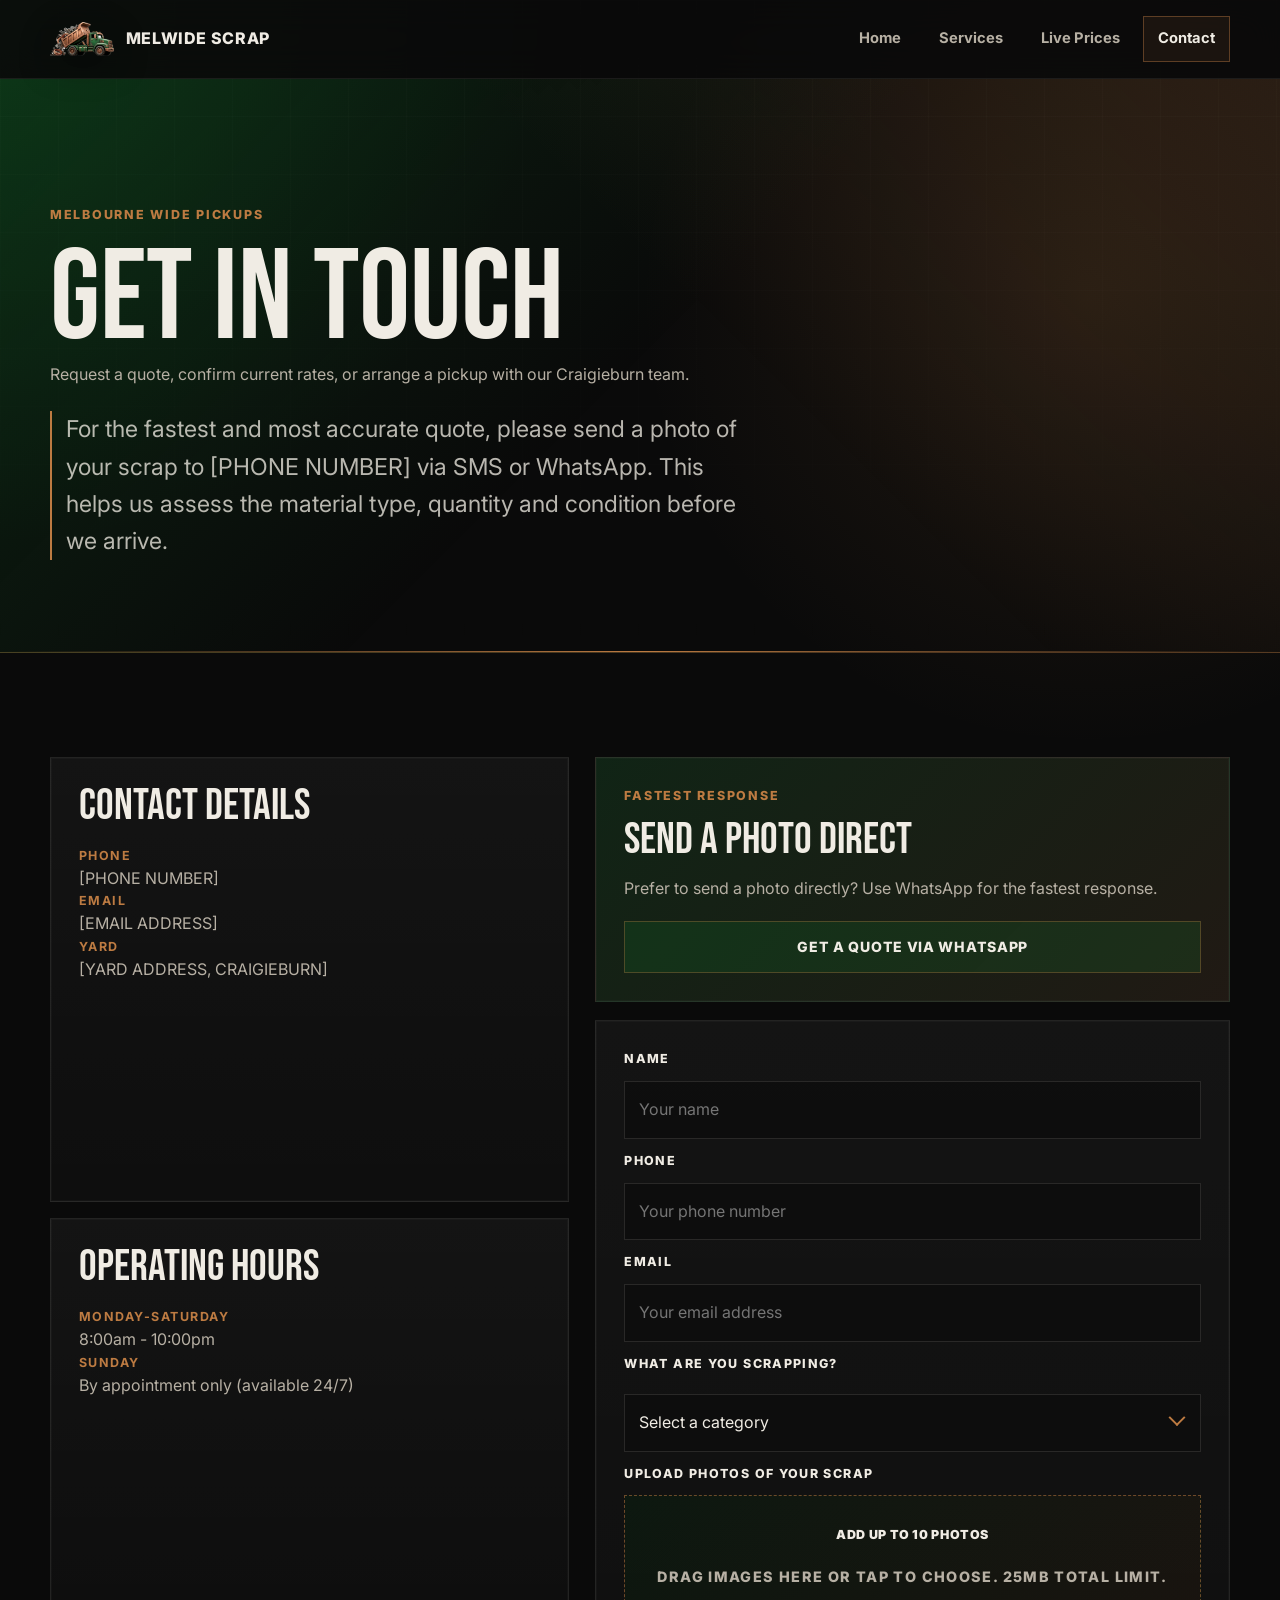
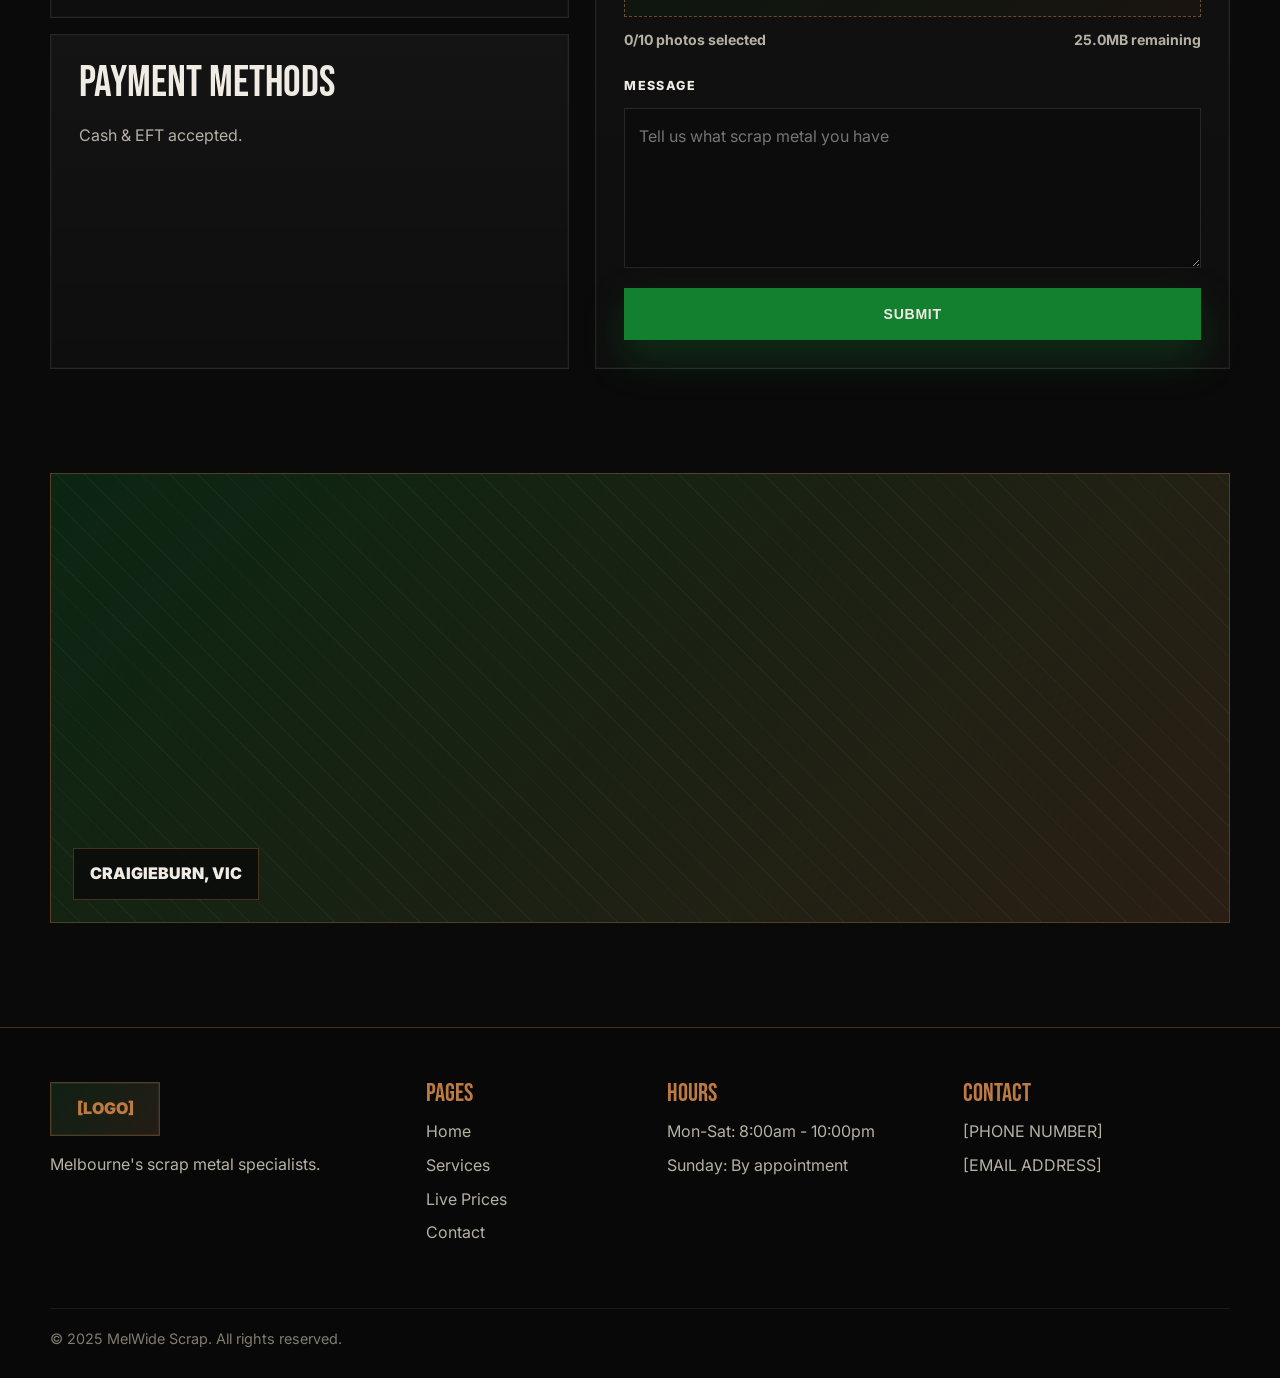
==== contact.html @ 48b90055 "Initial commit" ====
<!DOCTYPE html>
<html lang="en">
<head>
  <meta charset="UTF-8">
  <meta name="viewport" content="width=device-width, initial-scale=1.0">
  <title>Contact | MelWide Scrap</title>
  <meta name="description" content="Contact MelWide Scrap in Craigieburn for scrap metal prices, pickups, skip bins, and cleanouts across Melbourne.">
  <link rel="preconnect" href="https://fonts.googleapis.com">
  <link rel="preconnect" href="https://fonts.gstatic.com" crossorigin>
  <link href="https://fonts.googleapis.com/css2?family=Bebas+Neue&family=Inter:wght@400;500;600;700;800&display=swap" rel="stylesheet">
  <link rel="stylesheet" href="styles.css?v=20260630">
</head>
<body>
  <header class="site-header">
    <nav class="navbar" aria-label="Primary navigation">
      <a class="brand" href="index.html" aria-label="MelWide Scrap home">
        <img class="brand-logo" src="assets/melwide-truck-logo.png" alt="" width="904" height="483">
        <span class="brand-name">MelWide Scrap</span>
      </a>
      <button class="nav-toggle" type="button" aria-label="Open menu" aria-expanded="false">
        <span></span><span></span><span></span>
      </button>
      <div class="nav-links">
        <a href="index.html">Home</a>
        <a href="services.html">Services</a>
        <a href="prices.html">Live Prices</a>
        <a class="active" href="contact.html">Contact</a>
      </div>
    </nav>
  </header>

  <main>
    <section class="page-hero contact-hero">
      <div class="section-inner reveal">
        <p class="eyebrow">Melbourne wide pickups</p>
        <h1>Get in Touch</h1>
        <p>Request a quote, confirm current rates, or arrange a pickup with our Craigieburn team.</p>
        <p class="quote-disclaimer">For the fastest and most accurate quote, please send a photo of your scrap to [PHONE NUMBER] via SMS or WhatsApp. This helps us assess the material type, quantity and condition before we arrive.</p>
      </div>
    </section>

    <section class="section">
      <div class="section-inner contact-layout">
        <div class="contact-details reveal">
          <article>
            <h2>Contact details</h2>
            <p><strong>Phone</strong> [PHONE NUMBER]</p>
            <p><strong>Email</strong> [EMAIL ADDRESS]</p>
            <p><strong>Yard</strong> [YARD ADDRESS, CRAIGIEBURN]</p>
          </article>
          <article>
            <h2>Operating hours</h2>
            <p><strong>Monday-Saturday</strong> 8:00am - 10:00pm</p>
            <p><strong>Sunday</strong> By appointment only (available 24/7)</p>
          </article>
          <article>
            <h2>Payment methods</h2>
            <p>Cash &amp; EFT accepted.</p>
          </article>
        </div>

        <div class="quote-options reveal">
          <aside class="whatsapp-quote" aria-label="WhatsApp quote option">
            <p class="eyebrow">Fastest response</p>
            <h2>Send a photo direct</h2>
            <p>Prefer to send a photo directly? Use WhatsApp for the fastest response.</p>
            <a class="btn btn-secondary whatsapp-btn" href="https://wa.me/PHONE_NUMBER?text=Hi%20MelWide%20Scrap%2C%20I%27d%20like%20a%20quote%20for%20my%20scrap.%20Here%27s%20a%20photo%3A" target="_blank" rel="noopener">Get a Quote via WhatsApp</a>
          </aside>

          <form class="contact-form" action="#" method="post" enctype="multipart/form-data">
            <label for="name">Name</label>
            <input id="name" name="name" type="text" placeholder="Your name">

            <label for="phone">Phone</label>
            <input id="phone" name="phone" type="tel" placeholder="Your phone number">

            <label for="email">Email</label>
            <input id="email" name="email" type="email" placeholder="Your email address">

            <label for="scrap-category">What are you scrapping?</label>
            <div class="custom-select" data-custom-select>
              <input id="scrap-category" name="scrap-category" type="hidden" value="">
              <button class="select-trigger" type="button" aria-haspopup="listbox" aria-expanded="false">
                <span>Select a category</span>
              </button>
              <div class="select-options" role="listbox" aria-label="What are you scrapping?">
                <button type="button" role="option" data-value="non-ferrous">Non-Ferrous Metals (Copper, Brass, Aluminium, etc)</button>
                <button type="button" role="option" data-value="auto-industrial">Auto &amp; Industrial (Scrap Cars, Car Parts, Catalytic Converters, Machinery, Truck Scrap)</button>
                <button type="button" role="option" data-value="electronics-energy">Electronics &amp; Energy (E-Waste, Batteries, Solar Panels, Computers, Power Cables)</button>
                <button type="button" role="option" data-value="other">Not Sure / Other</button>
              </div>
            </div>

            <label for="scrap-photo">Upload photos of your scrap</label>
            <div class="photo-upload" data-photo-upload>
              <input id="scrap-photo" name="scrap-photos" type="file" accept="image/*" multiple>
              <label class="photo-dropzone" for="scrap-photo">
                <span>Add up to 10 photos</span>
                <small>Drag images here or tap to choose. 25MB total limit.</small>
              </label>
              <div class="photo-upload-meta" aria-live="polite">
                <span data-photo-count>0/10 photos selected</span>
                <span data-photo-size>25MB remaining</span>
              </div>
              <p class="photo-upload-error" data-photo-error></p>
              <div class="photo-list" data-photo-list></div>
            </div>

            <label for="message">Message</label>
            <textarea id="message" name="message" rows="5" placeholder="Tell us what scrap metal you have"></textarea>

            <button class="btn btn-primary" type="submit">Submit</button>
          </form>
        </div>
      </div>
    </section>

    <section class="map-section">
      <div class="section-inner reveal">
        <div class="map-shell">
          <iframe
            title="Craigieburn VIC map"
            src="https://www.google.com/maps?q=Craigieburn%20VIC%203064&output=embed"
            loading="lazy"
            referrerpolicy="no-referrer-when-downgrade"></iframe>
          <div class="map-label">Craigieburn, VIC</div>
        </div>
      </div>
    </section>
  </main>

  <footer class="site-footer">
    <div class="footer-inner">
      <div><div class="footer-logo">[LOGO]</div><p>Melbourne's scrap metal specialists.</p></div>
      <div><h3>Pages</h3><a href="index.html">Home</a><a href="services.html">Services</a><a href="prices.html">Live Prices</a><a href="contact.html">Contact</a></div>
      <div><h3>Hours</h3><p>Mon-Sat: 8:00am - 10:00pm</p><p>Sunday: By appointment</p></div>
      <div><h3>Contact</h3><p>[PHONE NUMBER]</p><p>[EMAIL ADDRESS]</p></div>
    </div>
    <div class="footer-bottom">&copy; 2025 MelWide Scrap. All rights reserved.</div>
  </footer>
  <script src="script.js"></script>
</body>
</html>
---- styles.css ----
:root {
  --green: #12802f;
  --green-bright: #1fb84a;
  --copper: #bd7b42;
  --black: #0a0a0a;
  --panel: #101211;
  --panel-soft: #151816;
  --text: #f0ece4;
  --muted: #b7b0a4;
  --line: rgba(189, 123, 66, 0.34);
  --steel: #2c302f;
  --shadow: 0 28px 80px rgba(0, 0, 0, 0.45);
}

* {
  box-sizing: border-box;
}

html {
  scroll-behavior: smooth;
}

body {
  margin: 0;
  background:
    radial-gradient(circle at top left, rgba(18, 128, 47, 0.22), transparent 34rem),
    radial-gradient(circle at 85% 10%, rgba(189, 123, 66, 0.13), transparent 28rem),
    var(--black);
  color: var(--text);
  font-family: "Inter", system-ui, -apple-system, BlinkMacSystemFont, "Segoe UI", sans-serif;
  line-height: 1.6;
  overflow-x: hidden;
}

body::before {
  content: "";
  position: fixed;
  inset: 0;
  pointer-events: none;
  z-index: -1;
  background-image:
    linear-gradient(rgba(240, 236, 228, 0.025) 1px, transparent 1px),
    linear-gradient(90deg, rgba(240, 236, 228, 0.025) 1px, transparent 1px);
  background-size: 58px 58px;
  mask-image: linear-gradient(to bottom, rgba(0, 0, 0, 0.9), transparent 78%);
}

a {
  color: inherit;
  text-decoration: none;
}

img,
iframe {
  max-width: 100%;
}

h1,
h2,
h3 {
  margin: 0;
  font-family: "Bebas Neue", "Barlow Condensed", Impact, sans-serif;
  font-weight: 400;
  line-height: 0.96;
  letter-spacing: 0;
  text-transform: uppercase;
}

p {
  margin: 0;
  color: var(--muted);
}

.site-header {
  position: sticky;
  top: 0;
  z-index: 50;
  border-bottom: 1px solid rgba(240, 236, 228, 0.08);
  background: rgba(10, 10, 10, 0.82);
  backdrop-filter: blur(18px);
}

.navbar {
  width: min(1180px, calc(100% - 32px));
  margin: 0 auto;
  min-height: 78px;
  display: flex;
  align-items: center;
  justify-content: space-between;
  gap: 24px;
}

.brand {
  display: inline-flex;
  align-items: center;
  gap: 12px;
  font-weight: 800;
  text-transform: uppercase;
}

.brand-logo {
  width: auto;
  height: 34px;
  object-fit: contain;
  filter: drop-shadow(0 8px 18px rgba(0, 0, 0, 0.44));
}

.brand-mark,
.footer-logo,
.large-logo {
  border: 1px solid var(--line);
  background:
    linear-gradient(135deg, rgba(18, 128, 47, 0.14), rgba(189, 123, 66, 0.12)),
    rgba(16, 18, 17, 0.88);
  color: var(--text);
  box-shadow: inset 0 0 0 1px rgba(240, 236, 228, 0.06);
}

.brand-mark {
  display: grid;
  place-items: center;
  min-width: 76px;
  height: 42px;
  padding: 0 12px;
  font-size: 0.78rem;
  color: var(--copper);
}

.brand-name {
  letter-spacing: 0.04em;
}

.nav-links {
  display: flex;
  align-items: center;
  gap: 8px;
}

.nav-links a {
  padding: 10px 14px;
  color: var(--muted);
  font-weight: 700;
  font-size: 0.92rem;
  border: 1px solid transparent;
  transition: color 180ms ease, border-color 180ms ease, background 180ms ease;
}

.nav-links a:hover,
.nav-links a.active {
  color: var(--text);
  border-color: rgba(189, 123, 66, 0.42);
  background: rgba(189, 123, 66, 0.09);
}

.nav-toggle {
  display: none;
  width: 44px;
  height: 44px;
  border: 1px solid var(--line);
  background: rgba(16, 18, 17, 0.88);
  padding: 10px;
  cursor: pointer;
}

.nav-toggle span {
  display: block;
  height: 2px;
  margin: 5px 0;
  background: var(--text);
  transition: transform 180ms ease, opacity 180ms ease;
}

.nav-toggle.open span:nth-child(1) {
  transform: translateY(7px) rotate(45deg);
}

.nav-toggle.open span:nth-child(2) {
  opacity: 0;
}

.nav-toggle.open span:nth-child(3) {
  transform: translateY(-7px) rotate(-45deg);
}

.hero,
.page-hero {
  position: relative;
  overflow: hidden;
  border-bottom: 1px solid var(--line);
}

.hero {
  min-height: calc(100vh - 78px);
  display: grid;
  align-items: center;
}

.hero::after,
.page-hero::after {
  content: "";
  position: absolute;
  inset: auto 0 0 0;
  height: 1px;
  background: linear-gradient(90deg, transparent, var(--copper), transparent);
}

.hero-grid,
.section-inner,
.footer-inner {
  width: min(1180px, calc(100% - 32px));
  margin: 0 auto;
}

.hero-grid {
  display: grid;
  grid-template-columns: minmax(0, 1.08fr) minmax(320px, 0.92fr);
  align-items: center;
  gap: 54px;
  padding: 76px 0 84px;
}

.large-logo {
  display: inline-grid;
  place-items: center;
  min-width: 190px;
  min-height: 86px;
  margin-bottom: 30px;
  color: var(--copper);
  font-weight: 800;
  letter-spacing: 0.08em;
}

.eyebrow {
  margin-bottom: 14px;
  color: var(--copper);
  font-size: 0.78rem;
  font-weight: 800;
  letter-spacing: 0.14em;
  text-transform: uppercase;
}

.hero h1,
.page-hero h1 {
  max-width: 850px;
  font-size: clamp(4.4rem, 10vw, 9.4rem);
}

.hero-subtitle,
.page-hero p:last-child {
  max-width: 690px;
  margin-top: 24px;
  font-size: clamp(1.08rem, 2vw, 1.45rem);
}

.hero-actions {
  display: flex;
  flex-wrap: wrap;
  gap: 14px;
  margin-top: 34px;
}

.quote-disclaimer {
  max-width: 760px;
  margin-top: 16px;
  padding-left: 14px;
  border-left: 2px solid var(--copper);
  color: rgba(240, 236, 228, 0.76);
  font-size: 0.92rem;
}

.btn {
  display: inline-flex;
  align-items: center;
  justify-content: center;
  min-height: 52px;
  padding: 0 22px;
  border: 1px solid transparent;
  font-weight: 800;
  text-transform: uppercase;
  font-size: 0.88rem;
  letter-spacing: 0.05em;
  cursor: pointer;
  transition: transform 180ms ease, box-shadow 180ms ease, border-color 180ms ease, background 180ms ease;
}

.btn:hover {
  transform: translateY(-2px);
}

.btn-primary {
  background: var(--green);
  color: var(--text);
  box-shadow: 0 18px 42px rgba(18, 128, 47, 0.28);
}

.btn-primary:hover {
  background: var(--green-bright);
  box-shadow: 0 18px 48px rgba(18, 128, 47, 0.42);
}

.btn-secondary {
  border-color: var(--line);
  background: rgba(189, 123, 66, 0.09);
  color: var(--text);
}

.btn-secondary:hover {
  border-color: var(--copper);
  box-shadow: 0 18px 44px rgba(189, 123, 66, 0.2);
}

.hero-art {
  min-height: 520px;
  display: grid;
  place-items: center;
}

.hero-logo {
  width: min(124%, 720px);
  max-width: none;
  height: auto;
  object-fit: contain;
  filter: drop-shadow(0 30px 58px rgba(0, 0, 0, 0.58));
  transform: translate(-42px, -34px);
}

.metal-frame {
  position: relative;
  width: min(100%, 480px);
  aspect-ratio: 1;
  border: 1px solid rgba(240, 236, 228, 0.09);
  background:
    linear-gradient(135deg, rgba(240, 236, 228, 0.08), transparent 36%),
    linear-gradient(45deg, rgba(18, 128, 47, 0.2), rgba(189, 123, 66, 0.12)),
    #111413;
  box-shadow: var(--shadow), inset 0 0 0 1px rgba(255, 255, 255, 0.04);
  transform: rotate(-4deg);
}

.metal-frame::before {
  content: "";
  position: absolute;
  inset: 28px;
  border: 1px solid var(--line);
  background-image:
    repeating-linear-gradient(135deg, rgba(240, 236, 228, 0.05) 0 1px, transparent 1px 15px);
}

.copper-ring {
  position: absolute;
  inset: 18%;
  border: 22px solid rgba(189, 123, 66, 0.72);
  box-shadow: 0 0 80px rgba(189, 123, 66, 0.18), inset 0 0 38px rgba(0, 0, 0, 0.55);
}

.green-core {
  position: absolute;
  inset: 34%;
  background: linear-gradient(145deg, var(--green), #0e4c22);
  box-shadow: 0 0 62px rgba(18, 128, 47, 0.48);
}

.steel-plate {
  position: absolute;
  width: 42%;
  height: 16%;
  background: linear-gradient(90deg, #363c39, #171a19);
  border: 1px solid rgba(240, 236, 228, 0.12);
}

.plate-one {
  left: -8%;
  top: 22%;
}

.plate-two {
  right: -8%;
  bottom: 22%;
}

.scroll-cue {
  position: absolute;
  left: 50%;
  bottom: 24px;
  width: 1px;
  height: 42px;
  background: linear-gradient(var(--copper), transparent);
}

.metal-ticker {
  overflow: hidden;
  border-bottom: 1px solid var(--line);
  background: linear-gradient(90deg, rgba(18, 128, 47, 0.2), rgba(189, 123, 66, 0.13));
}

.ticker-track {
  display: flex;
  width: max-content;
  animation: ticker 32s linear infinite;
}

.ticker-track span {
  padding: 18px 22px;
  color: var(--text);
  font-family: "Bebas Neue", sans-serif;
  font-size: 1.45rem;
  text-transform: uppercase;
  white-space: nowrap;
}

.ticker-track span::after {
  content: " /";
  color: var(--copper);
  padding-left: 20px;
}

@keyframes ticker {
  to {
    transform: translateX(-50%);
  }
}

.section {
  padding: 104px 0;
}

.section-contrast {
  background: linear-gradient(180deg, rgba(255, 255, 255, 0.025), rgba(255, 255, 255, 0));
  border-block: 1px solid rgba(189, 123, 66, 0.18);
}

.section-heading {
  max-width: 780px;
  margin-bottom: 42px;
}

.section-heading h2,
.split-heading h2,
.cta-band h2,
.service-category h2,
.info-panel h2,
.contact-details h2 {
  font-size: clamp(2.7rem, 5vw, 5rem);
}

.split-heading {
  display: flex;
  align-items: end;
  justify-content: space-between;
  gap: 28px;
  margin-bottom: 42px;
}

.text-link {
  color: var(--copper);
  font-weight: 800;
  text-transform: uppercase;
  border-bottom: 1px solid currentColor;
}

.feature-grid,
.metal-grid,
.steps-grid,
.price-grid,
.service-info-grid {
  display: grid;
  gap: 18px;
}

.feature-grid {
  grid-template-columns: repeat(4, 1fr);
}

.feature-card,
.metal-card,
.step-card,
.info-panel,
.price-card,
.contact-form,
.contact-details article {
  border: 1px solid rgba(240, 236, 228, 0.09);
  background: linear-gradient(180deg, rgba(255, 255, 255, 0.045), rgba(255, 255, 255, 0.018));
  box-shadow: inset 0 0 0 1px rgba(255, 255, 255, 0.025);
  transition: transform 180ms ease, border-color 180ms ease, box-shadow 180ms ease;
}

.feature-card:hover,
.metal-card:hover,
.step-card:hover,
.info-panel:hover,
.price-card:hover {
  transform: translateY(-4px);
  border-color: rgba(189, 123, 66, 0.6);
  box-shadow: 0 24px 58px rgba(189, 123, 66, 0.12);
}

.feature-card {
  min-height: 280px;
  padding: 26px;
}

.icon {
  width: 62px;
  height: 62px;
  margin-bottom: 34px;
  border: 1px solid var(--line);
  background: rgba(189, 123, 66, 0.1);
  position: relative;
}

.icon::before,
.icon::after {
  content: "";
  position: absolute;
  background: var(--copper);
}

.pickup-icon::before {
  width: 34px;
  height: 18px;
  left: 12px;
  top: 19px;
  border: 2px solid var(--green-bright);
  background: transparent;
}

.pickup-icon::after {
  width: 42px;
  height: 4px;
  left: 10px;
  bottom: 14px;
}

.pricing-icon::before {
  width: 34px;
  height: 34px;
  left: 14px;
  top: 14px;
  border-radius: 50%;
}

.pricing-icon::after {
  width: 22px;
  height: 3px;
  left: 20px;
  top: 30px;
  background: var(--black);
}

.service-icon::before {
  width: 36px;
  height: 36px;
  left: 13px;
  top: 13px;
  clip-path: polygon(50% 0, 61% 35%, 100% 35%, 68% 56%, 79% 100%, 50% 73%, 21% 100%, 32% 56%, 0 35%, 39% 35%);
}

.experience-icon::before {
  width: 40px;
  height: 8px;
  left: 11px;
  top: 18px;
}

.experience-icon::after {
  width: 28px;
  height: 28px;
  left: 17px;
  bottom: 11px;
  background: transparent;
  border: 3px solid var(--green-bright);
}

.feature-card h3,
.metal-card h3,
.step-card h3 {
  margin-bottom: 12px;
  font-size: 2.15rem;
}

.metal-grid {
  grid-template-columns: repeat(3, 1fr);
}

.metal-card {
  min-height: 225px;
  padding: 24px;
}

.metal-symbol {
  display: grid;
  place-items: center;
  width: 62px;
  height: 62px;
  margin-bottom: 32px;
  border: 1px solid var(--line);
  color: var(--copper);
  font-weight: 900;
  background: rgba(10, 10, 10, 0.42);
}

.cta-band {
  padding: 86px 0;
  background:
    linear-gradient(90deg, rgba(18, 128, 47, 0.32), rgba(189, 123, 66, 0.18)),
    #0d0f0e;
  border-block: 1px solid var(--line);
}

.cta-inner {
  display: flex;
  align-items: center;
  justify-content: space-between;
  gap: 28px;
}

.cta-inner p {
  color: rgba(240, 236, 228, 0.82);
}

.page-hero {
  padding: 126px 0 92px;
  background:
    linear-gradient(135deg, rgba(18, 128, 47, 0.22), transparent 50%),
    linear-gradient(225deg, rgba(189, 123, 66, 0.14), transparent 44%);
}

.service-category {
  display: grid;
  grid-template-columns: 0.38fr 0.62fr;
  gap: 36px;
  padding: 34px 0;
  border-top: 1px solid var(--line);
}

.service-category:last-child {
  border-bottom: 1px solid var(--line);
}

.chip-list {
  display: flex;
  flex-wrap: wrap;
  gap: 12px;
}

.chip-list span {
  padding: 12px 14px;
  border: 1px solid rgba(240, 236, 228, 0.1);
  background: rgba(255, 255, 255, 0.035);
  color: var(--text);
  font-weight: 700;
}

.steps-grid {
  grid-template-columns: repeat(3, 1fr);
}

.step-card,
.info-panel {
  padding: 28px;
}

.step-card span {
  display: inline-block;
  margin-bottom: 52px;
  color: var(--copper);
  font-family: "Bebas Neue", sans-serif;
  font-size: 4.6rem;
  line-height: 0.8;
}

.service-info-grid {
  grid-template-columns: repeat(2, 1fr);
}

.info-panel {
  min-height: 230px;
}

.info-panel h2,
.contact-details h2 {
  margin-bottom: 18px;
  font-size: clamp(2rem, 3.4vw, 3.2rem);
}

.price-grid {
  grid-template-columns: repeat(5, 1fr);
}

.price-card {
  min-height: 225px;
  padding: 26px;
  border-top: 4px solid var(--copper);
}

.price-card h2 {
  margin-bottom: 42px;
  font-size: clamp(2rem, 3vw, 3.2rem);
}

.price-card strong {
  display: block;
  color: var(--text);
  font-family: "Bebas Neue", sans-serif;
  font-size: clamp(3rem, 5vw, 5.1rem);
  font-weight: 400;
  line-height: 0.9;
}

.price-card span {
  color: var(--copper);
  font-size: 1.55rem;
}

.price-note {
  display: flex;
  align-items: center;
  justify-content: space-between;
  gap: 24px;
  margin-top: 34px;
  padding-top: 28px;
  border-top: 1px solid var(--line);
}

.quote-action {
  display: grid;
  gap: 12px;
  justify-items: end;
  max-width: 520px;
}

.quote-action .quote-disclaimer {
  margin-top: 0;
  text-align: left;
}

.contact-layout {
  display: grid;
  grid-template-columns: 0.9fr 1.1fr;
  gap: 26px;
}

.quote-options {
  display: grid;
  gap: 18px;
}

.contact-details {
  display: grid;
  gap: 16px;
}

.contact-details article,
.contact-form,
.whatsapp-quote {
  padding: 28px;
}

.contact-details strong {
  display: block;
  color: var(--copper);
  text-transform: uppercase;
  font-size: 0.78rem;
  letter-spacing: 0.12em;
}

.contact-form {
  display: grid;
  gap: 12px;
}

.contact-form label {
  color: var(--text);
  font-weight: 800;
  text-transform: uppercase;
  font-size: 0.78rem;
  letter-spacing: 0.11em;
}

.contact-form input,
.contact-form textarea,
.select-trigger {
  width: 100%;
  border: 1px solid rgba(240, 236, 228, 0.12);
  background: rgba(10, 10, 10, 0.56);
  color: var(--text);
  font: inherit;
  padding: 15px 14px;
  outline: none;
  transition: border-color 180ms ease, box-shadow 180ms ease;
}

.custom-select {
  position: relative;
}

.select-trigger {
  min-height: 56px;
  display: flex;
  align-items: center;
  justify-content: space-between;
  gap: 16px;
  padding-right: 48px;
  text-align: left;
  cursor: pointer;
}

.select-trigger::after {
  content: "";
  position: absolute;
  right: 18px;
  top: 50%;
  width: 10px;
  height: 10px;
  border-right: 2px solid var(--copper);
  border-bottom: 2px solid var(--copper);
  transform: translateY(-62%) rotate(45deg);
  transition: transform 180ms ease;
}

.custom-select.open .select-trigger,
.select-trigger:focus {
  border-color: var(--copper);
  box-shadow: 0 0 0 3px rgba(189, 123, 66, 0.14);
}

.custom-select.open .select-trigger::after {
  transform: translateY(-24%) rotate(225deg);
}

.select-options {
  position: absolute;
  left: 0;
  right: 0;
  top: calc(100% + 8px);
  z-index: 20;
  max-height: 290px;
  overflow-y: auto;
  border: 1px solid rgba(189, 123, 66, 0.54);
  background: #0a0a0a;
  box-shadow: 0 24px 58px rgba(0, 0, 0, 0.48), 0 0 0 3px rgba(189, 123, 66, 0.1);
  opacity: 0;
  visibility: hidden;
  transform: translateY(-6px);
  transition: opacity 180ms ease, transform 180ms ease, visibility 180ms ease;
}

.custom-select.open .select-options {
  opacity: 1;
  visibility: visible;
  transform: translateY(0);
}

.select-options button {
  width: 100%;
  display: block;
  border: 0;
  border-bottom: 1px solid rgba(240, 236, 228, 0.07);
  background: transparent;
  color: var(--text);
  font: inherit;
  font-size: 0.94rem;
  line-height: 1.35;
  padding: 14px;
  text-align: left;
  cursor: pointer;
  transition: background 160ms ease, color 160ms ease;
}

.select-options button:hover,
.select-options button:focus,
.select-options button[aria-selected="true"] {
  background: linear-gradient(90deg, rgba(189, 123, 66, 0.2), rgba(18, 128, 47, 0.12));
  color: var(--text);
  outline: none;
}

.contact-form input:focus,
.contact-form textarea:focus {
  border-color: var(--copper);
  box-shadow: 0 0 0 3px rgba(189, 123, 66, 0.14);
}

.contact-form button {
  margin-top: 8px;
}

.photo-upload {
  display: grid;
  gap: 12px;
}

.photo-upload input[type="file"] {
  position: absolute;
  width: 1px;
  height: 1px;
  opacity: 0;
  pointer-events: none;
}

.photo-dropzone {
  min-height: 122px;
  display: grid;
  place-items: center;
  gap: 8px;
  padding: 22px;
  border: 1px dashed rgba(189, 123, 66, 0.52);
  background:
    linear-gradient(135deg, rgba(18, 128, 47, 0.1), rgba(189, 123, 66, 0.08)),
    rgba(10, 10, 10, 0.56);
  color: var(--text);
  text-align: center;
  cursor: pointer;
  transition: border-color 180ms ease, box-shadow 180ms ease, background 180ms ease;
}

.photo-dropzone span {
  font-weight: 900;
  text-transform: uppercase;
  letter-spacing: 0.05em;
}

.photo-dropzone small {
  color: var(--muted);
  font-size: 0.9rem;
}

.photo-upload.dragging .photo-dropzone,
.photo-dropzone:hover,
.photo-upload input[type="file"]:focus + .photo-dropzone {
  border-color: var(--copper);
  background:
    linear-gradient(135deg, rgba(18, 128, 47, 0.18), rgba(189, 123, 66, 0.14)),
    rgba(10, 10, 10, 0.68);
  box-shadow: 0 0 0 3px rgba(189, 123, 66, 0.14);
}

.photo-upload-meta {
  display: flex;
  justify-content: space-between;
  gap: 14px;
  color: var(--muted);
  font-size: 0.88rem;
  font-weight: 700;
}

.photo-upload-error {
  min-height: 0;
  color: var(--copper);
  font-size: 0.9rem;
}

.photo-upload-error:empty {
  display: none;
}

.photo-list {
  display: grid;
  gap: 8px;
}

.photo-item {
  display: grid;
  grid-template-columns: minmax(0, 1fr) 46px auto;
  align-items: center;
  gap: 12px;
  padding: 10px 12px;
  border: 1px solid rgba(240, 236, 228, 0.09);
  background: rgba(255, 255, 255, 0.025);
}

.photo-item span {
  min-width: 0;
  overflow: hidden;
  color: var(--text);
  font-size: 0.92rem;
  text-overflow: ellipsis;
  white-space: nowrap;
}

.photo-item small {
  display: block;
  color: var(--muted);
}

.photo-thumb {
  width: 46px;
  height: 46px;
  border: 1px solid rgba(189, 123, 66, 0.44);
  border-radius: 6px;
  background: rgba(10, 10, 10, 0.72);
  object-fit: cover;
}

.photo-remove {
  min-width: 38px;
  height: 38px;
  border: 1px solid var(--line);
  background: rgba(189, 123, 66, 0.1);
  color: var(--text);
  font-size: 1.2rem;
  line-height: 1;
  cursor: pointer;
  transition: border-color 180ms ease, background 180ms ease;
}

.photo-remove:hover,
.photo-remove:focus {
  border-color: var(--copper);
  background: rgba(189, 123, 66, 0.18);
  outline: none;
}

.whatsapp-quote {
  border: 1px solid rgba(240, 236, 228, 0.09);
  background:
    linear-gradient(135deg, rgba(18, 128, 47, 0.18), rgba(189, 123, 66, 0.1)),
    rgba(255, 255, 255, 0.025);
  box-shadow: inset 0 0 0 1px rgba(255, 255, 255, 0.025);
}

.whatsapp-quote h2 {
  margin-bottom: 14px;
  font-size: clamp(2rem, 3.4vw, 3.2rem);
}

.whatsapp-quote p:not(.eyebrow) {
  margin-bottom: 20px;
}

.whatsapp-btn {
  width: 100%;
  background: rgba(18, 128, 47, 0.18);
}

.map-section {
  padding: 0 0 104px;
}

.map-shell {
  position: relative;
  min-height: 440px;
  border: 1px solid var(--line);
  background:
    linear-gradient(135deg, rgba(18, 128, 47, 0.24), rgba(189, 123, 66, 0.18)),
    repeating-linear-gradient(45deg, rgba(240, 236, 228, 0.045) 0 1px, transparent 1px 20px);
  overflow: hidden;
}

.map-shell iframe {
  width: 100%;
  min-height: 440px;
  border: 0;
  filter: grayscale(1) invert(0.9) contrast(0.9);
  opacity: 0.58;
}

.map-label {
  position: absolute;
  left: 22px;
  bottom: 22px;
  padding: 12px 16px;
  background: rgba(10, 10, 10, 0.82);
  border: 1px solid var(--line);
  color: var(--text);
  font-weight: 900;
  text-transform: uppercase;
}

.site-footer {
  border-top: 1px solid var(--line);
  background: #070807;
}

.footer-inner {
  display: grid;
  grid-template-columns: 1.3fr 0.8fr 1fr 1fr;
  gap: 28px;
  padding: 54px 0;
}

.footer-logo {
  display: inline-grid;
  place-items: center;
  min-width: 110px;
  min-height: 54px;
  margin-bottom: 16px;
  color: var(--copper);
  font-weight: 900;
}

.site-footer h3 {
  margin-bottom: 14px;
  color: var(--copper);
  font-size: 1.55rem;
}

.site-footer a,
.site-footer p {
  display: block;
  margin-bottom: 8px;
  color: var(--muted);
}

.site-footer a:hover {
  color: var(--text);
}

.footer-bottom {
  width: min(1180px, calc(100% - 32px));
  margin: 0 auto;
  padding: 18px 0 28px;
  border-top: 1px solid rgba(240, 236, 228, 0.08);
  color: #827b71;
  font-size: 0.9rem;
}

.reveal {
  opacity: 0;
  transform: translateY(18px);
  transition: opacity 420ms ease, transform 420ms ease;
}

.reveal.visible {
  opacity: 1;
  transform: translateY(0);
}

@media (max-width: 980px) {
  .hero-grid,
  .contact-layout,
  .service-category {
    grid-template-columns: 1fr;
  }

  .hero {
    min-height: auto;
  }

  .hero-art {
    min-height: 380px;
  }

  .hero-logo {
    width: min(100%, 560px);
    max-width: 100%;
    transform: translate(0, 0);
  }

  .feature-grid,
  .metal-grid,
  .price-grid {
    grid-template-columns: repeat(2, 1fr);
  }

  .steps-grid,
  .footer-inner {
    grid-template-columns: repeat(2, 1fr);
  }

  .price-note,
  .cta-inner {
    align-items: flex-start;
    flex-direction: column;
  }

  .quote-action {
    justify-items: start;
  }
}

@media (max-width: 720px) {
  .navbar {
    min-height: 70px;
  }

  .brand-name {
    display: none;
  }

  .nav-toggle {
    display: block;
  }

  .nav-links {
    position: absolute;
    left: 16px;
    right: 16px;
    top: 78px;
    display: grid;
    gap: 8px;
    padding: 12px;
    border: 1px solid var(--line);
    background: rgba(10, 10, 10, 0.96);
    box-shadow: var(--shadow);
    opacity: 0;
    visibility: hidden;
    transform: translateY(-8px);
    transition: opacity 180ms ease, transform 180ms ease, visibility 180ms ease;
  }

  .nav-links.open {
    opacity: 1;
    visibility: visible;
    transform: translateY(0);
  }

  .nav-links a {
    padding: 14px;
  }

  .hero-grid {
    padding: 48px 0 62px;
    gap: 32px;
  }

  .hero h1,
  .page-hero h1 {
    font-size: clamp(3.8rem, 18vw, 5.8rem);
  }

  .hero-subtitle,
  .page-hero p:last-child {
    font-size: 1.04rem;
  }

  .hero-art {
    min-height: 300px;
  }

  .hero-logo {
    width: min(96vw, 390px);
  }

  .metal-frame {
    width: min(90vw, 330px);
  }

  .section,
  .page-hero {
    padding: 72px 0;
  }

  .map-section {
    padding-bottom: 72px;
  }

  .split-heading {
    align-items: flex-start;
    flex-direction: column;
  }

  .feature-grid,
  .metal-grid,
  .steps-grid,
  .price-grid,
  .service-info-grid,
  .footer-inner {
    grid-template-columns: 1fr;
  }

  .feature-card,
  .metal-card,
  .step-card,
  .info-panel,
  .price-card,
  .contact-details article,
  .contact-form,
  .whatsapp-quote {
    padding: 22px;
  }

  .price-card {
    min-height: 188px;
  }

  .ticker-track span {
    padding: 14px 16px;
    font-size: 1.18rem;
  }

  .photo-upload-meta,
  .photo-item {
    align-items: flex-start;
  }

  .photo-upload-meta {
    flex-direction: column;
    gap: 4px;
  }

  .btn {
    width: 100%;
  }
}

@media (prefers-reduced-motion: reduce) {
  html {
    scroll-behavior: auto;
  }

  *,
  *::before,
  *::after {
    animation-duration: 0.01ms !important;
    animation-iteration-count: 1 !important;
    transition-duration: 0.01ms !important;
  }

  .reveal {
    opacity: 1;
    transform: none;
  }
}
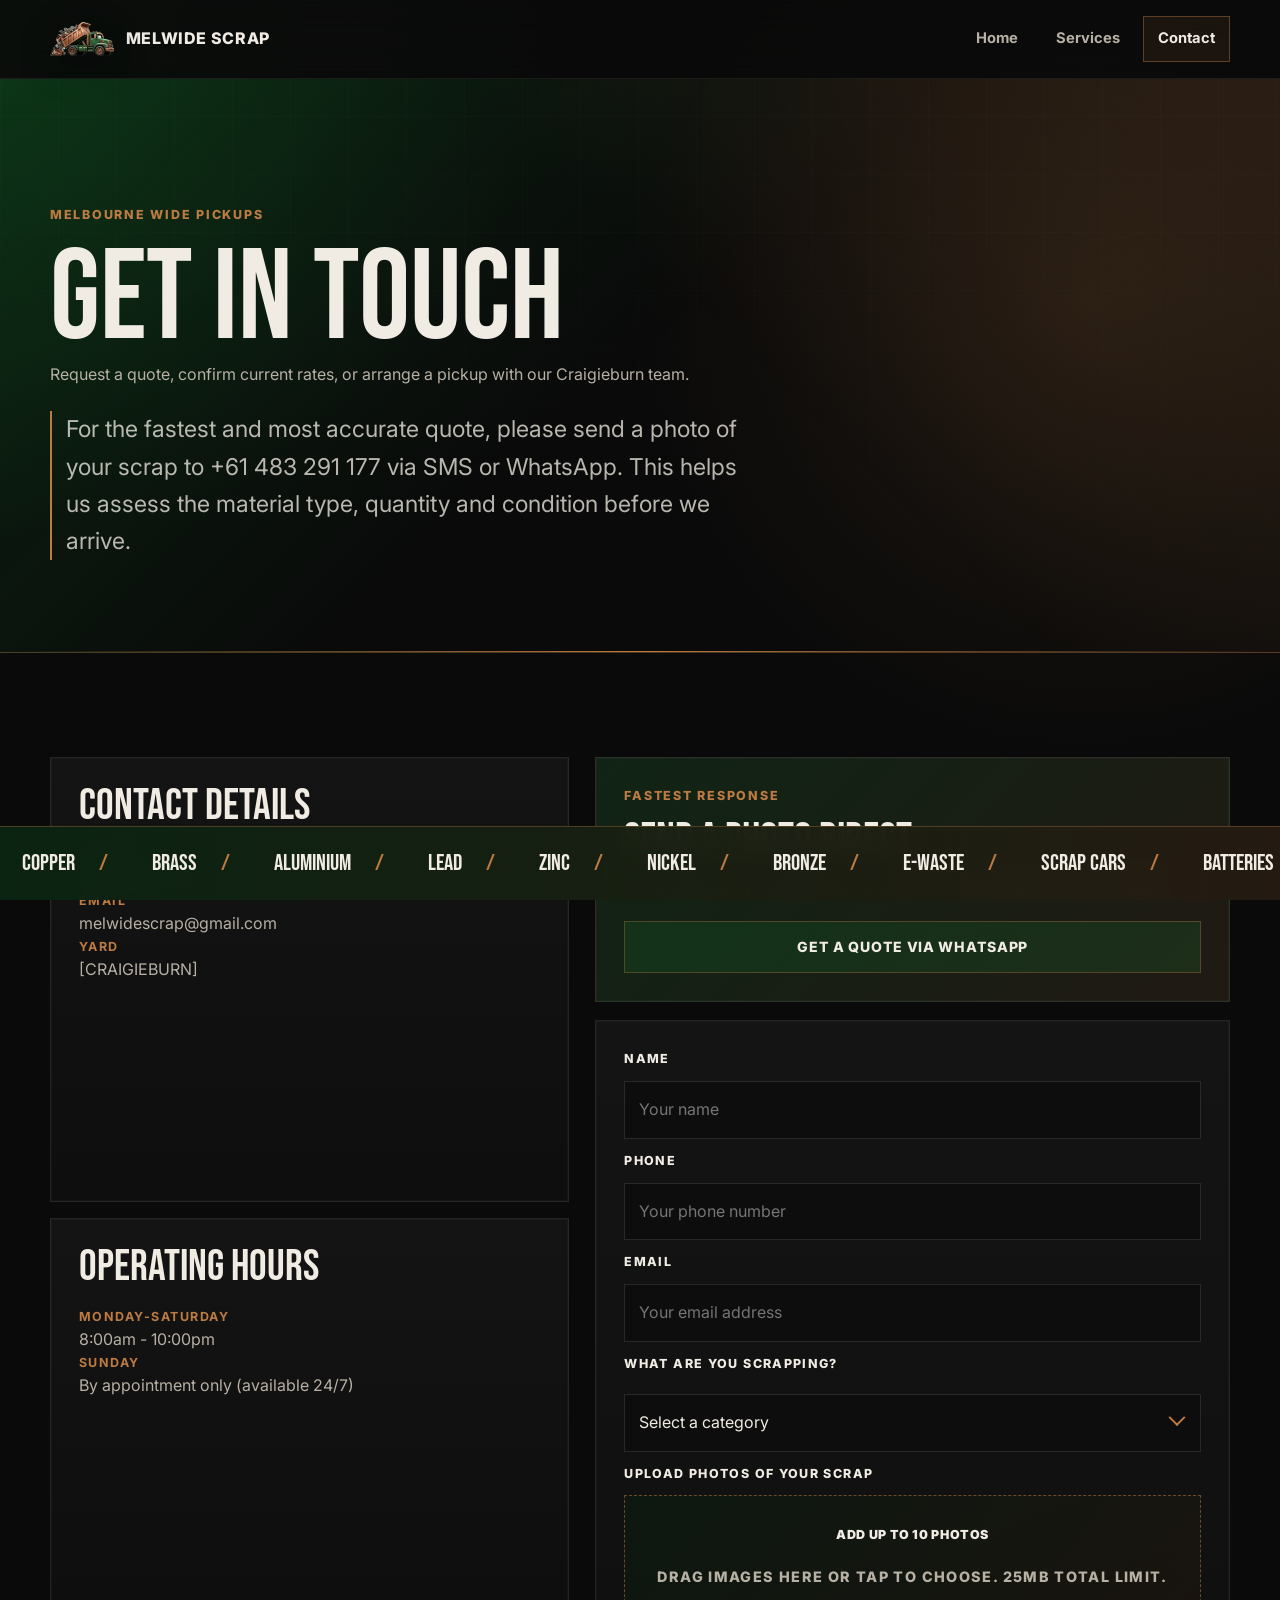
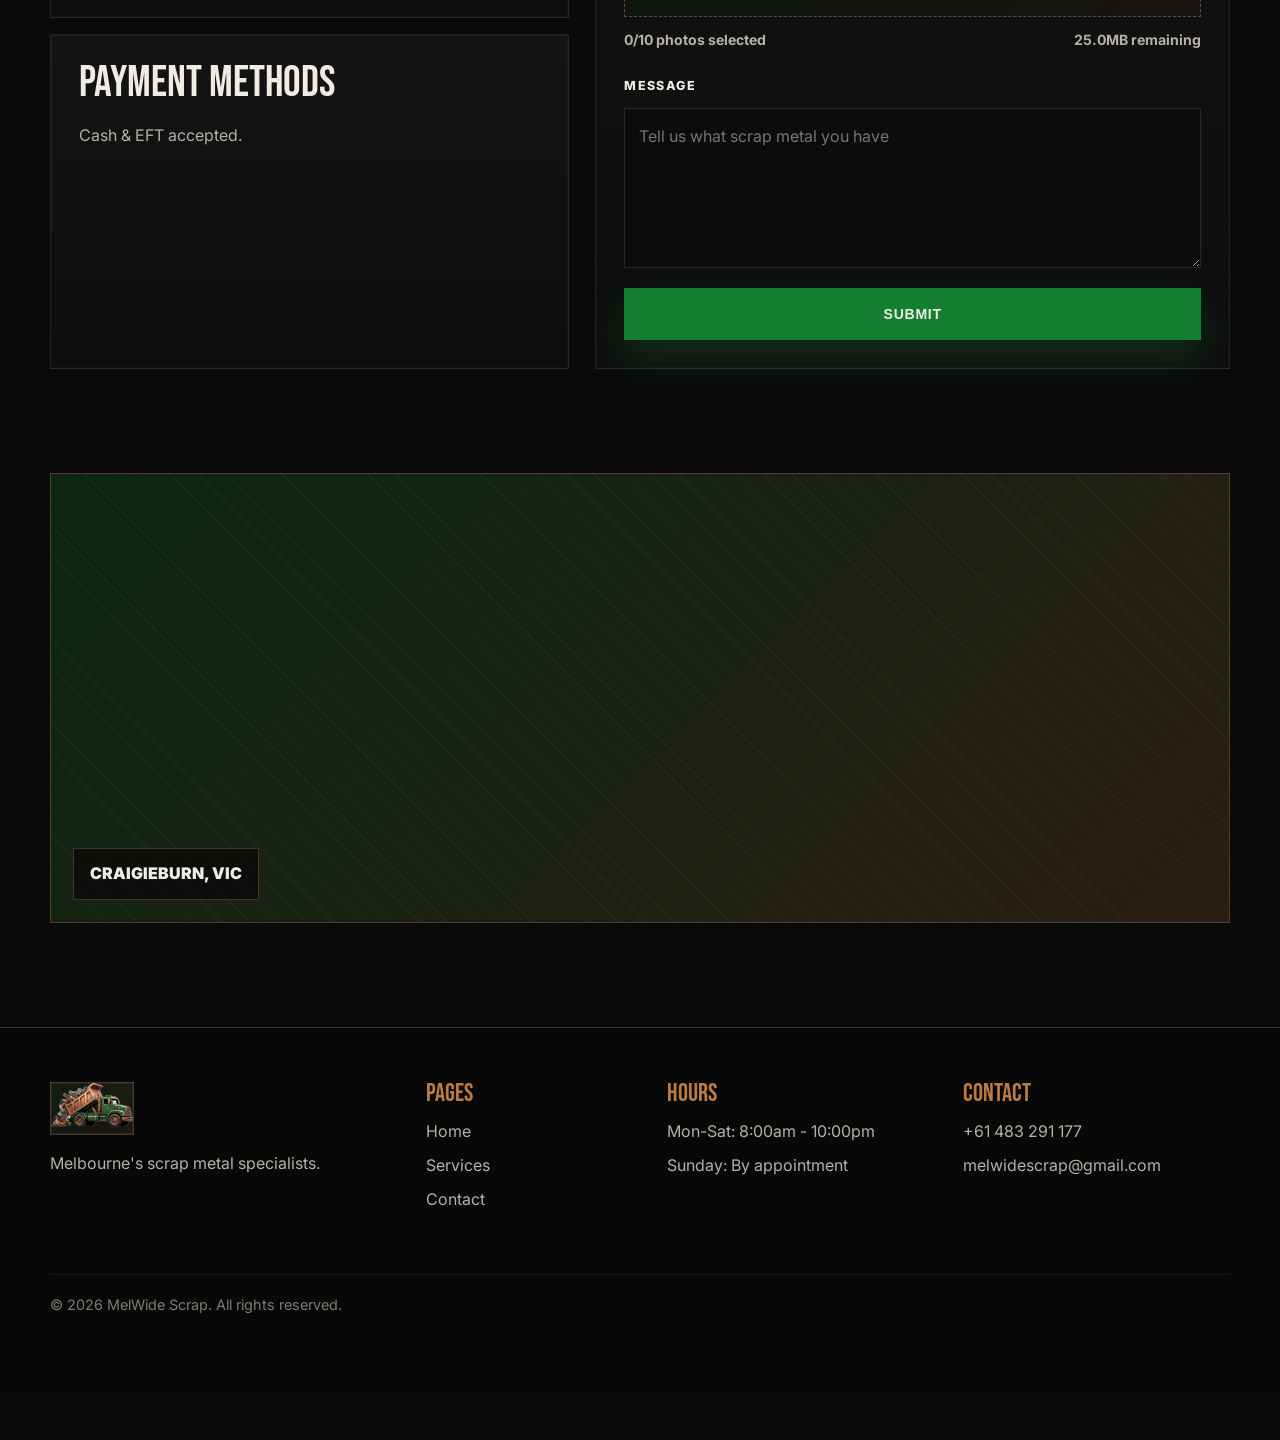
==== commit 50c37567: "Updates" ====
--- a/contact.html
+++ b/contact.html
@@ -8,7 +8,7 @@
   <link rel="preconnect" href="https://fonts.googleapis.com">
   <link rel="preconnect" href="https://fonts.gstatic.com" crossorigin>
   <link href="https://fonts.googleapis.com/css2?family=Bebas+Neue&family=Inter:wght@400;500;600;700;800&display=swap" rel="stylesheet">
-  <link rel="stylesheet" href="styles.css?v=20260630">
+  <link rel="stylesheet" href="styles.css?v=20260701">
 </head>
 <body>
   <header class="site-header">
@@ -17,13 +17,9 @@
         <img class="brand-logo" src="assets/melwide-truck-logo.png" alt="" width="904" height="483">
         <span class="brand-name">MelWide Scrap</span>
       </a>
-      <button class="nav-toggle" type="button" aria-label="Open menu" aria-expanded="false">
-        <span></span><span></span><span></span>
-      </button>
       <div class="nav-links">
         <a href="index.html">Home</a>
         <a href="services.html">Services</a>
-        <a href="prices.html">Live Prices</a>
         <a class="active" href="contact.html">Contact</a>
       </div>
     </nav>
@@ -35,7 +31,7 @@
         <p class="eyebrow">Melbourne wide pickups</p>
         <h1>Get in Touch</h1>
         <p>Request a quote, confirm current rates, or arrange a pickup with our Craigieburn team.</p>
-        <p class="quote-disclaimer">For the fastest and most accurate quote, please send a photo of your scrap to [PHONE NUMBER] via SMS or WhatsApp. This helps us assess the material type, quantity and condition before we arrive.</p>
+        <p class="quote-disclaimer">For the fastest and most accurate quote, please send a photo of your scrap to +61 483 291 177 via SMS or WhatsApp. This helps us assess the material type, quantity and condition before we arrive.</p>
       </div>
     </section>
 
@@ -44,9 +40,9 @@
         <div class="contact-details reveal">
           <article>
             <h2>Contact details</h2>
-            <p><strong>Phone</strong> [PHONE NUMBER]</p>
-            <p><strong>Email</strong> [EMAIL ADDRESS]</p>
-            <p><strong>Yard</strong> [YARD ADDRESS, CRAIGIEBURN]</p>
+            <p><strong>Phone</strong> +61 483 291 177</p>
+            <p><strong>Email</strong> melwidescrap@gmail.com</p>
+            <p><strong>Yard</strong> [CRAIGIEBURN]</p>
           </article>
           <article>
             <h2>Operating hours</h2>
@@ -64,7 +60,7 @@
             <p class="eyebrow">Fastest response</p>
             <h2>Send a photo direct</h2>
             <p>Prefer to send a photo directly? Use WhatsApp for the fastest response.</p>
-            <a class="btn btn-secondary whatsapp-btn" href="https://wa.me/PHONE_NUMBER?text=Hi%20MelWide%20Scrap%2C%20I%27d%20like%20a%20quote%20for%20my%20scrap.%20Here%27s%20a%20photo%3A" target="_blank" rel="noopener">Get a Quote via WhatsApp</a>
+            <a class="btn btn-secondary whatsapp-btn" href="https://wa.me/61483291177?text=Hi%20MelWide%20Scrap%2C%20I%27d%20like%20a%20quote%20for%20my%20scrap.%20Here%27s%20a%20photo%3A" target="_blank" rel="noopener">Get a Quote via WhatsApp</a>
           </aside>
 
           <form class="contact-form" action="#" method="post" enctype="multipart/form-data">
@@ -131,13 +127,27 @@
 
   <footer class="site-footer">
     <div class="footer-inner">
-      <div><div class="footer-logo">[LOGO]</div><p>Melbourne's scrap metal specialists.</p></div>
-      <div><h3>Pages</h3><a href="index.html">Home</a><a href="services.html">Services</a><a href="prices.html">Live Prices</a><a href="contact.html">Contact</a></div>
+      <div>
+        <div class="footer-logo">
+          <img class="footer-logo-img" src="assets/melwide-truck-logo.png" alt="MelWide Scrap" width="904" height="483">
+        </div>
+        <p>Melbourne's scrap metal specialists.</p>
+      </div>
+      <div><h3>Pages</h3><a href="index.html">Home</a><a href="services.html">Services</a><a href="contact.html">Contact</a></div>
       <div><h3>Hours</h3><p>Mon-Sat: 8:00am - 10:00pm</p><p>Sunday: By appointment</p></div>
-      <div><h3>Contact</h3><p>[PHONE NUMBER]</p><p>[EMAIL ADDRESS]</p></div>
+      <div><h3>Contact</h3><p>+61 483 291 177</p><p>melwidescrap@gmail.com</p></div>
     </div>
-    <div class="footer-bottom">&copy; 2025 MelWide Scrap. All rights reserved.</div>
+    <div class="footer-bottom">&copy; 2026 MelWide Scrap. All rights reserved.</div>
   </footer>
+
+  <!-- Fixed bottom metal ticker -->
+  <div class="metal-ticker-fixed" aria-hidden="true">
+    <div class="ticker-track">
+      <span>Copper</span><span>Brass</span><span>Aluminium</span><span>Lead</span><span>Zinc</span><span>Nickel</span><span>Bronze</span><span>E-Waste</span><span>Scrap Cars</span><span>Batteries</span><span>Solar Panels</span><span>Power Cables</span><span>Electric Motors</span><span>and more</span>
+      <span>Copper</span><span>Brass</span><span>Aluminium</span><span>Lead</span><span>Zinc</span><span>Nickel</span><span>Bronze</span><span>E-Waste</span><span>Scrap Cars</span><span>Batteries</span><span>Solar Panels</span><span>Power Cables</span><span>Electric Motors</span><span>and more</span>
+    </div>
+  </div>
+
   <script src="script.js"></script>
 </body>
 </html>
--- a/styles.css
+++ b/styles.css
@@ -22,6 +22,7 @@
 
 body {
   margin: 0;
+  padding-bottom: 48px; /* space for fixed bottom ticker */
   background:
     radial-gradient(circle at top left, rgba(18, 128, 47, 0.22), transparent 34rem),
     radial-gradient(circle at 85% 10%, rgba(189, 123, 66, 0.13), transparent 28rem),
@@ -152,35 +153,7 @@
   background: rgba(189, 123, 66, 0.09);
 }
 
-.nav-toggle {
-  display: none;
-  width: 44px;
-  height: 44px;
-  border: 1px solid var(--line);
-  background: rgba(16, 18, 17, 0.88);
-  padding: 10px;
-  cursor: pointer;
-}
-
-.nav-toggle span {
-  display: block;
-  height: 2px;
-  margin: 5px 0;
-  background: var(--text);
-  transition: transform 180ms ease, opacity 180ms ease;
-}
-
-.nav-toggle.open span:nth-child(1) {
-  transform: translateY(7px) rotate(45deg);
-}
-
-.nav-toggle.open span:nth-child(2) {
-  opacity: 0;
-}
-
-.nav-toggle.open span:nth-child(3) {
-  transform: translateY(-7px) rotate(-45deg);
-}
+/* Hamburger removed — nav is always visible */
 
 .hero,
 .page-hero {
@@ -1070,6 +1043,8 @@
 .site-footer {
   border-top: 1px solid var(--line);
   background: #070807;
+  /* Extra bottom padding for the fixed ticker bar */
+  padding-bottom: 48px;
 }
 
 .footer-inner {
@@ -1080,13 +1055,15 @@
 }
 
 .footer-logo {
-  display: inline-grid;
-  place-items: center;
-  min-width: 110px;
-  min-height: 54px;
+  display: inline-block;
   margin-bottom: 16px;
-  color: var(--copper);
-  font-weight: 900;
+}
+
+.footer-logo-img {
+  width: auto;
+  height: 44px;
+  object-fit: contain;
+  filter: drop-shadow(0 4px 12px rgba(0, 0, 0, 0.48));
 }
 
 .site-footer h3 {
@@ -1126,6 +1103,122 @@
   transform: translateY(0);
 }
 
+/* ==========================================
+   REVIEWS CAROUSEL
+   ========================================== */
+
+.reviews-section {
+  padding: 104px 0 80px;
+  overflow: hidden;
+}
+
+.reviews-carousel-wrapper {
+  position: relative;
+  overflow: hidden;
+  margin-top: 48px;
+  /* Fade edges */
+  mask-image: linear-gradient(90deg, transparent 0%, #000 8%, #000 92%, transparent 100%);
+}
+
+.reviews-track {
+  display: flex;
+  gap: 22px;
+  width: max-content;
+  animation: reviews-scroll 36s linear infinite;
+}
+
+.reviews-track:hover {
+  animation-play-state: paused;
+}
+
+@keyframes reviews-scroll {
+  from { transform: translateX(0); }
+  to   { transform: translateX(-50%); }
+}
+
+.review-card {
+  flex: 0 0 340px;
+  padding: 28px;
+  border: 1px solid rgba(189, 123, 66, 0.32);
+  background: linear-gradient(160deg, rgba(18, 128, 47, 0.06), rgba(189, 123, 66, 0.06)), rgba(16, 18, 17, 0.9);
+  box-shadow: inset 0 0 0 1px rgba(255, 255, 255, 0.03), 0 8px 32px rgba(0, 0, 0, 0.28);
+  display: flex;
+  flex-direction: column;
+  gap: 16px;
+}
+
+.review-stars {
+  color: var(--copper);
+  font-size: 1.22rem;
+  letter-spacing: 2px;
+  line-height: 1;
+}
+
+.review-card blockquote {
+  margin: 0;
+  color: rgba(240, 236, 228, 0.88);
+  font-size: 0.96rem;
+  line-height: 1.65;
+  font-style: italic;
+  flex: 1;
+}
+
+.review-card footer {
+  display: flex;
+  flex-direction: column;
+  gap: 2px;
+  padding-top: 14px;
+  border-top: 1px solid rgba(189, 123, 66, 0.2);
+}
+
+.review-card footer strong {
+  color: var(--text);
+  font-size: 0.92rem;
+  font-weight: 800;
+  text-transform: uppercase;
+  letter-spacing: 0.06em;
+}
+
+.review-card footer span {
+  color: var(--muted);
+  font-size: 0.82rem;
+}
+
+/* ==========================================
+   FIXED BOTTOM METAL TICKER
+   ========================================== */
+
+.metal-ticker-fixed {
+  position: fixed;
+  bottom: 0;
+  left: 0;
+  right: 0;
+  z-index: 100;
+  overflow: hidden;
+  border-top: 1px solid var(--line);
+  background: linear-gradient(90deg, rgba(18, 128, 47, 0.22), rgba(189, 123, 66, 0.15)), rgba(10, 10, 10, 0.96);
+  backdrop-filter: blur(12px);
+}
+
+.metal-ticker-fixed .ticker-track {
+  /* Inherits animation from .ticker-track */
+}
+
+/* ==========================================
+   FEATURE CARD GLOW ANIMATION
+   ========================================== */
+
+@keyframes card-glow-on {
+  0%   { box-shadow: 0 0 0 0 transparent, inset 0 0 0 1px rgba(255, 255, 255, 0.025); border-color: rgba(240, 236, 228, 0.09); }
+  20%  { box-shadow: 0 0 55px 14px rgba(189, 123, 66, 0.55), 0 0 0 2px rgba(189, 123, 66, 0.85), inset 0 0 32px rgba(189, 123, 66, 0.18); border-color: rgba(189, 123, 66, 0.95); }
+  80%  { box-shadow: 0 0 55px 14px rgba(189, 123, 66, 0.55), 0 0 0 2px rgba(189, 123, 66, 0.85), inset 0 0 32px rgba(189, 123, 66, 0.18); border-color: rgba(189, 123, 66, 0.95); }
+  100% { box-shadow: 0 0 0 0 transparent, inset 0 0 0 1px rgba(255, 255, 255, 0.025); border-color: rgba(240, 236, 228, 0.09); }
+}
+
+.feature-card.glow-active {
+  animation: card-glow-on 2s ease-in-out forwards;
+}
+
 @media (max-width: 980px) {
   .hero-grid,
   .contact-layout,
@@ -1171,42 +1264,27 @@
 
 @media (max-width: 720px) {
   .navbar {
-    min-height: 70px;
+    min-height: 62px;
+    gap: 10px;
   }
 
   .brand-name {
     display: none;
   }
 
-  .nav-toggle {
-    display: block;
-  }
-
+  /* Always-visible flat mobile nav — no hamburger, no dropdown */
   .nav-links {
-    position: absolute;
-    left: 16px;
-    right: 16px;
-    top: 78px;
-    display: grid;
-    gap: 8px;
-    padding: 12px;
-    border: 1px solid var(--line);
-    background: rgba(10, 10, 10, 0.96);
-    box-shadow: var(--shadow);
-    opacity: 0;
-    visibility: hidden;
-    transform: translateY(-8px);
-    transition: opacity 180ms ease, transform 180ms ease, visibility 180ms ease;
-  }
-
-  .nav-links.open {
-    opacity: 1;
-    visibility: visible;
-    transform: translateY(0);
+    display: flex;
+    flex-wrap: nowrap;
+    gap: 2px;
+    align-items: center;
   }
 
   .nav-links a {
-    padding: 14px;
+    padding: 8px 10px;
+    font-size: 0.78rem;
+    letter-spacing: 0.01em;
+    white-space: nowrap;
   }
 
   .hero-grid {
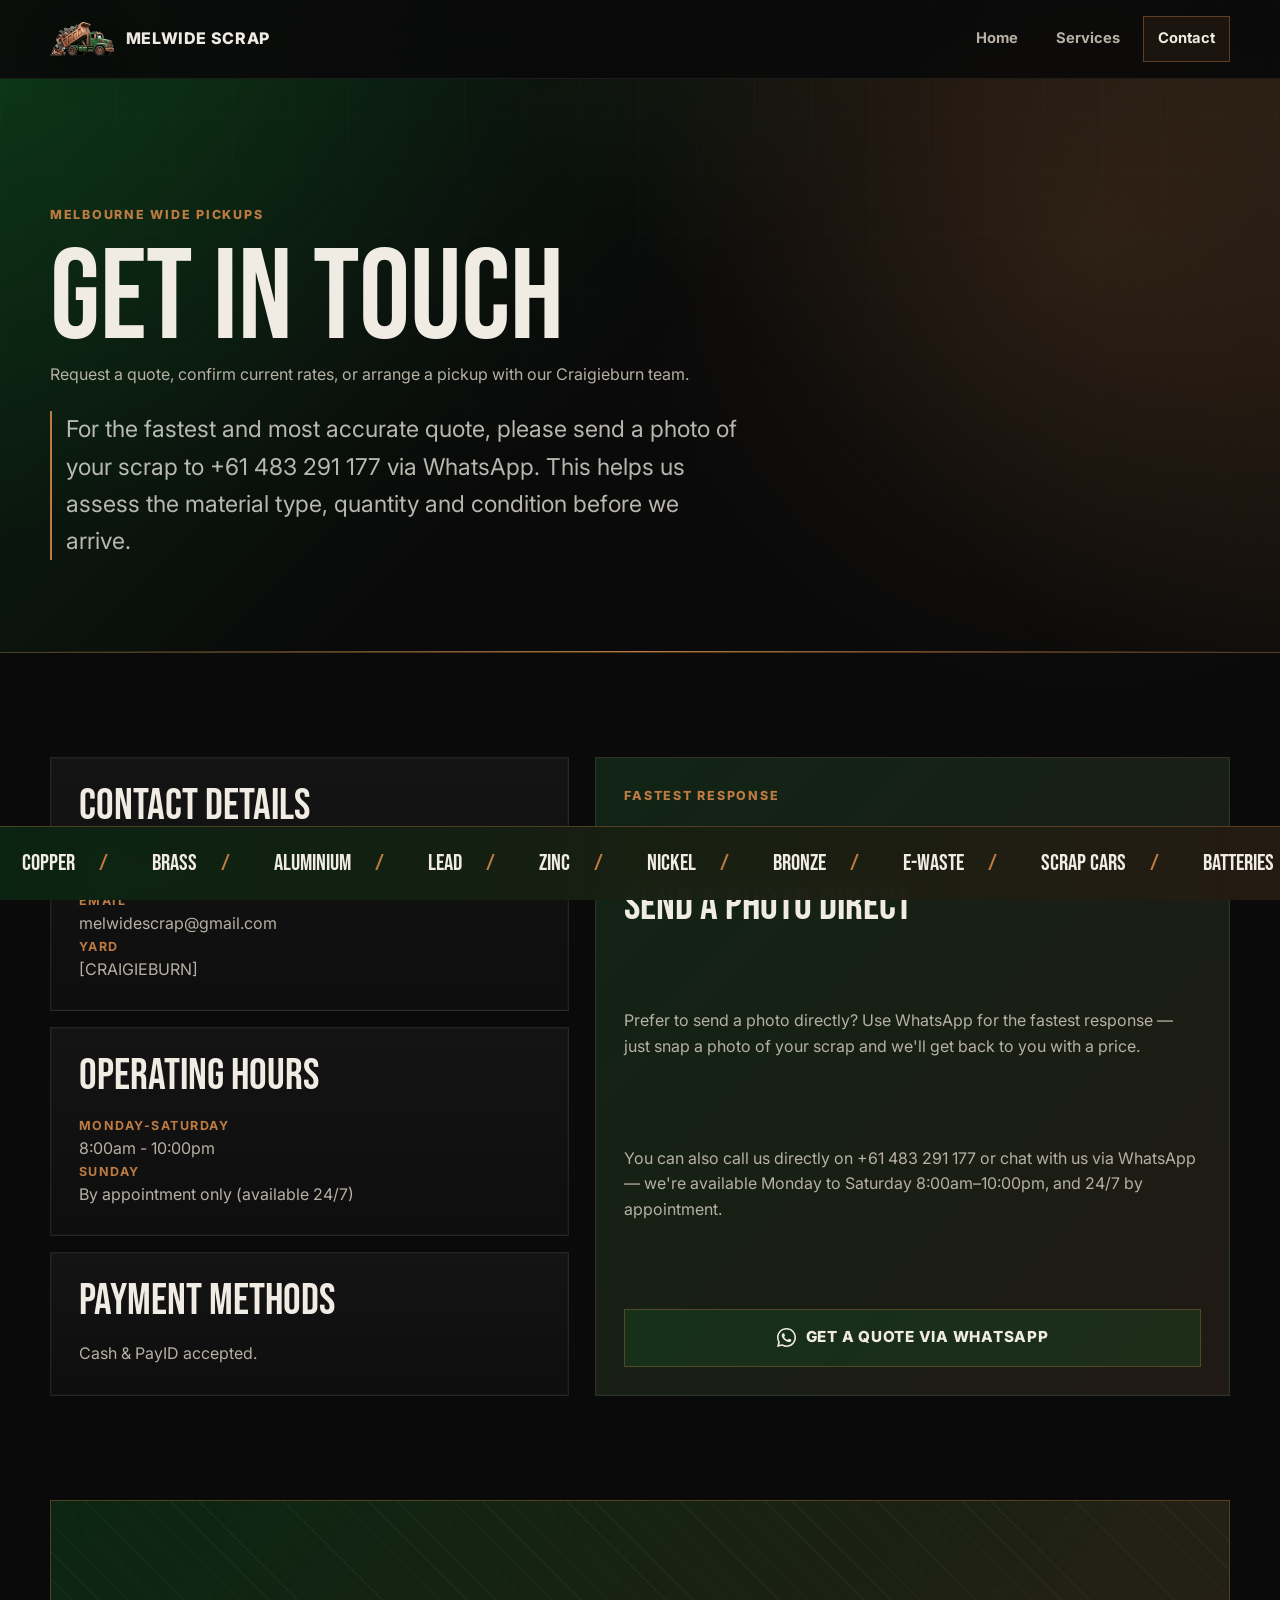
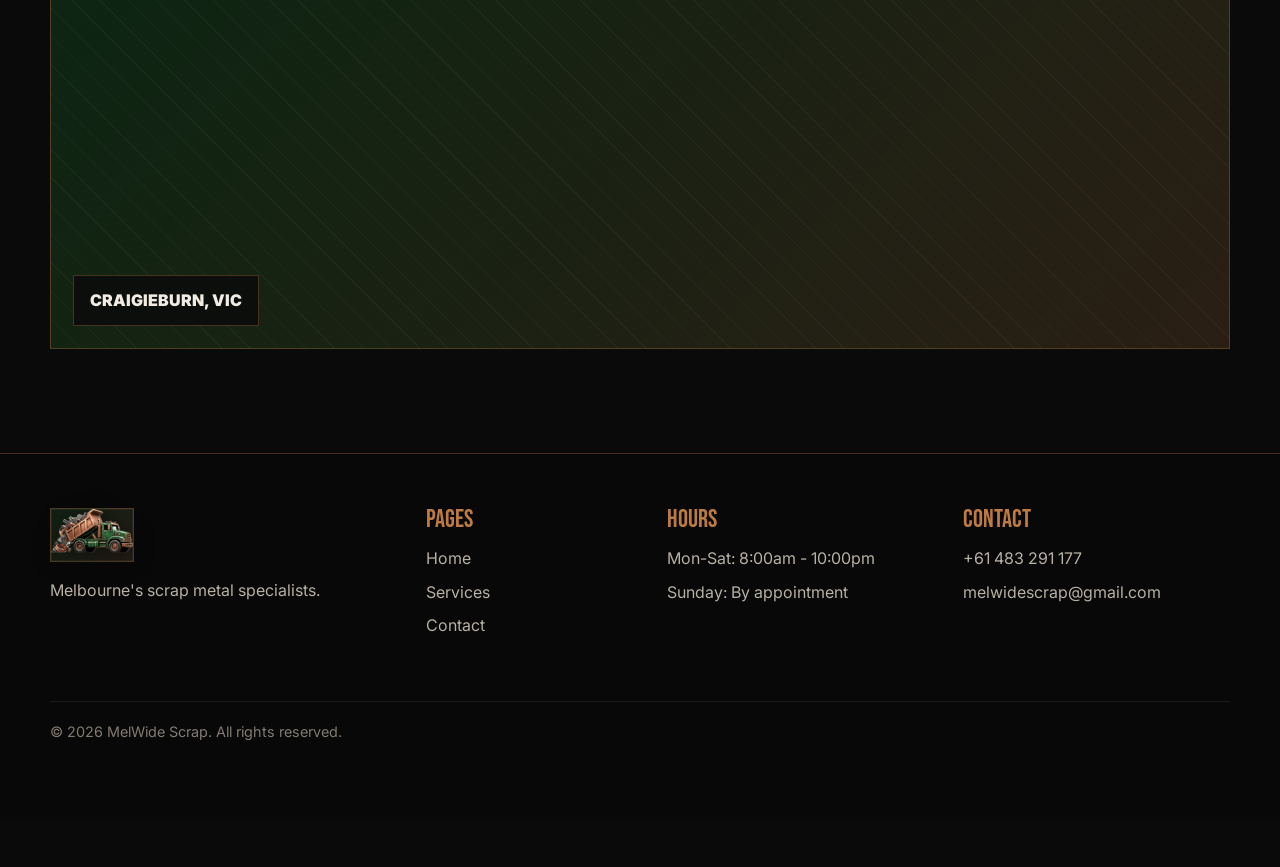
==== commit fc451728: "Updates" ====
--- a/contact.html
+++ b/contact.html
@@ -31,7 +31,7 @@
         <p class="eyebrow">Melbourne wide pickups</p>
         <h1>Get in Touch</h1>
         <p>Request a quote, confirm current rates, or arrange a pickup with our Craigieburn team.</p>
-        <p class="quote-disclaimer">For the fastest and most accurate quote, please send a photo of your scrap to +61 483 291 177 via SMS or WhatsApp. This helps us assess the material type, quantity and condition before we arrive.</p>
+        <p class="quote-disclaimer">For the fastest and most accurate quote, please send a photo of your scrap to +61 483 291 177 via WhatsApp. This helps us assess the material type, quantity and condition before we arrive.</p>
       </div>
     </section>
 
@@ -51,63 +51,22 @@
           </article>
           <article>
             <h2>Payment methods</h2>
-            <p>Cash &amp; EFT accepted.</p>
+            <p>Cash &amp; PayID accepted.</p>
           </article>
         </div>
 
-        <div class="quote-options reveal">
-          <aside class="whatsapp-quote" aria-label="WhatsApp quote option">
-            <p class="eyebrow">Fastest response</p>
-            <h2>Send a photo direct</h2>
-            <p>Prefer to send a photo directly? Use WhatsApp for the fastest response.</p>
-            <a class="btn btn-secondary whatsapp-btn" href="https://wa.me/61483291177?text=Hi%20MelWide%20Scrap%2C%20I%27d%20like%20a%20quote%20for%20my%20scrap.%20Here%27s%20a%20photo%3A" target="_blank" rel="noopener">Get a Quote via WhatsApp</a>
-          </aside>
-
-          <form class="contact-form" action="#" method="post" enctype="multipart/form-data">
-            <label for="name">Name</label>
-            <input id="name" name="name" type="text" placeholder="Your name">
-
-            <label for="phone">Phone</label>
-            <input id="phone" name="phone" type="tel" placeholder="Your phone number">
-
-            <label for="email">Email</label>
-            <input id="email" name="email" type="email" placeholder="Your email address">
-
-            <label for="scrap-category">What are you scrapping?</label>
-            <div class="custom-select" data-custom-select>
-              <input id="scrap-category" name="scrap-category" type="hidden" value="">
-              <button class="select-trigger" type="button" aria-haspopup="listbox" aria-expanded="false">
-                <span>Select a category</span>
-              </button>
-              <div class="select-options" role="listbox" aria-label="What are you scrapping?">
-                <button type="button" role="option" data-value="non-ferrous">Non-Ferrous Metals (Copper, Brass, Aluminium, etc)</button>
-                <button type="button" role="option" data-value="auto-industrial">Auto &amp; Industrial (Scrap Cars, Car Parts, Catalytic Converters, Machinery, Truck Scrap)</button>
-                <button type="button" role="option" data-value="electronics-energy">Electronics &amp; Energy (E-Waste, Batteries, Solar Panels, Computers, Power Cables)</button>
-                <button type="button" role="option" data-value="other">Not Sure / Other</button>
-              </div>
-            </div>
-
-            <label for="scrap-photo">Upload photos of your scrap</label>
-            <div class="photo-upload" data-photo-upload>
-              <input id="scrap-photo" name="scrap-photos" type="file" accept="image/*" multiple>
-              <label class="photo-dropzone" for="scrap-photo">
-                <span>Add up to 10 photos</span>
-                <small>Drag images here or tap to choose. 25MB total limit.</small>
-              </label>
-              <div class="photo-upload-meta" aria-live="polite">
-                <span data-photo-count>0/10 photos selected</span>
-                <span data-photo-size>25MB remaining</span>
-              </div>
-              <p class="photo-upload-error" data-photo-error></p>
-              <div class="photo-list" data-photo-list></div>
-            </div>
-
-            <label for="message">Message</label>
-            <textarea id="message" name="message" rows="5" placeholder="Tell us what scrap metal you have"></textarea>
-
-            <button class="btn btn-primary" type="submit">Submit</button>
-          </form>
-        </div>
+        <aside class="whatsapp-quote reveal" aria-label="WhatsApp quote option">
+          <p class="eyebrow">Fastest response</p>
+          <h2>Send a photo direct</h2>
+          <p>Prefer to send a photo directly? Use WhatsApp for the fastest response — just snap a photo of your scrap and we'll get back to you with a price.</p>
+          <p>You can also call us directly on +61 483 291 177 or chat with us via WhatsApp — we're available Monday to Saturday 8:00am–10:00pm, and 24/7 by appointment.</p>
+          <a class="btn btn-secondary whatsapp-btn" href="https://wa.me/61483291177?text=Hi%20MelWide%20Scrap%2C%20I%27d%20like%20a%20quote%20for%20my%20scrap.%20Here%27s%20a%20photo%3A" target="_blank" rel="noopener">
+            <svg class="whatsapp-icon" xmlns="http://www.w3.org/2000/svg" viewBox="0 0 32 32" aria-hidden="true" focusable="false">
+              <path fill="currentColor" d="M16 0C7.163 0 0 7.163 0 16c0 2.82.736 5.47 2.027 7.774L0 32l8.468-2.001A15.933 15.933 0 0 0 16 32c8.837 0 16-7.163 16-16S24.837 0 16 0Zm0 29.333a13.267 13.267 0 0 1-6.766-1.849l-.485-.289-5.024 1.186 1.21-4.89-.317-.502A13.227 13.227 0 0 1 2.667 16C2.667 8.636 8.636 2.667 16 2.667S29.333 8.636 29.333 16 23.364 29.333 16 29.333Zm7.27-9.927c-.398-.2-2.355-1.162-2.72-1.295-.366-.133-.632-.2-.898.2-.266.398-1.03 1.295-1.263 1.561-.232.266-.465.3-.863.1-.398-.2-1.68-.619-3.2-1.975-1.183-1.055-1.982-2.358-2.214-2.756-.232-.398-.025-.613.175-.812.18-.178.398-.465.598-.698.199-.232.265-.398.398-.664.133-.266.066-.498-.033-.698-.1-.2-.898-2.165-1.23-2.963-.324-.779-.653-.673-.898-.686-.232-.012-.498-.015-.764-.015-.266 0-.698.1-1.064.498-.366.398-1.396 1.364-1.396 3.328s1.43 3.86 1.629 4.126c.2.266 2.814 4.296 6.818 6.025.953.412 1.697.658 2.277.842.957.305 1.829.262 2.518.159.768-.115 2.355-.963 2.688-1.893.333-.93.333-1.727.233-1.893-.099-.166-.365-.266-.763-.465Z"/>
+            </svg>
+            Get a Quote via WhatsApp
+          </a>
+        </aside>
       </div>
     </section>
 
--- a/styles.css
+++ b/styles.css
@@ -724,7 +724,6 @@
 }
 
 .contact-details article,
-.contact-form,
 .whatsapp-quote {
   padding: 28px;
 }
@@ -990,6 +989,11 @@
     linear-gradient(135deg, rgba(18, 128, 47, 0.18), rgba(189, 123, 66, 0.1)),
     rgba(255, 255, 255, 0.025);
   box-shadow: inset 0 0 0 1px rgba(255, 255, 255, 0.025);
+  display: flex;
+  flex-direction: column;
+  justify-content: space-between;
+  gap: 18px;
+  min-height: 360px;
 }
 
 .whatsapp-quote h2 {
@@ -1004,6 +1008,16 @@
 .whatsapp-btn {
   width: 100%;
   background: rgba(18, 128, 47, 0.18);
+  gap: 10px;
+  padding: 0 32px;
+  min-height: 58px;
+  font-size: 0.95rem;
+}
+
+.whatsapp-icon {
+  width: 1.25em;
+  height: 1.25em;
+  flex-shrink: 0;
 }
 
 .map-section {
@@ -1343,7 +1357,6 @@
   .info-panel,
   .price-card,
   .contact-details article,
-  .contact-form,
   .whatsapp-quote {
     padding: 22px;
   }
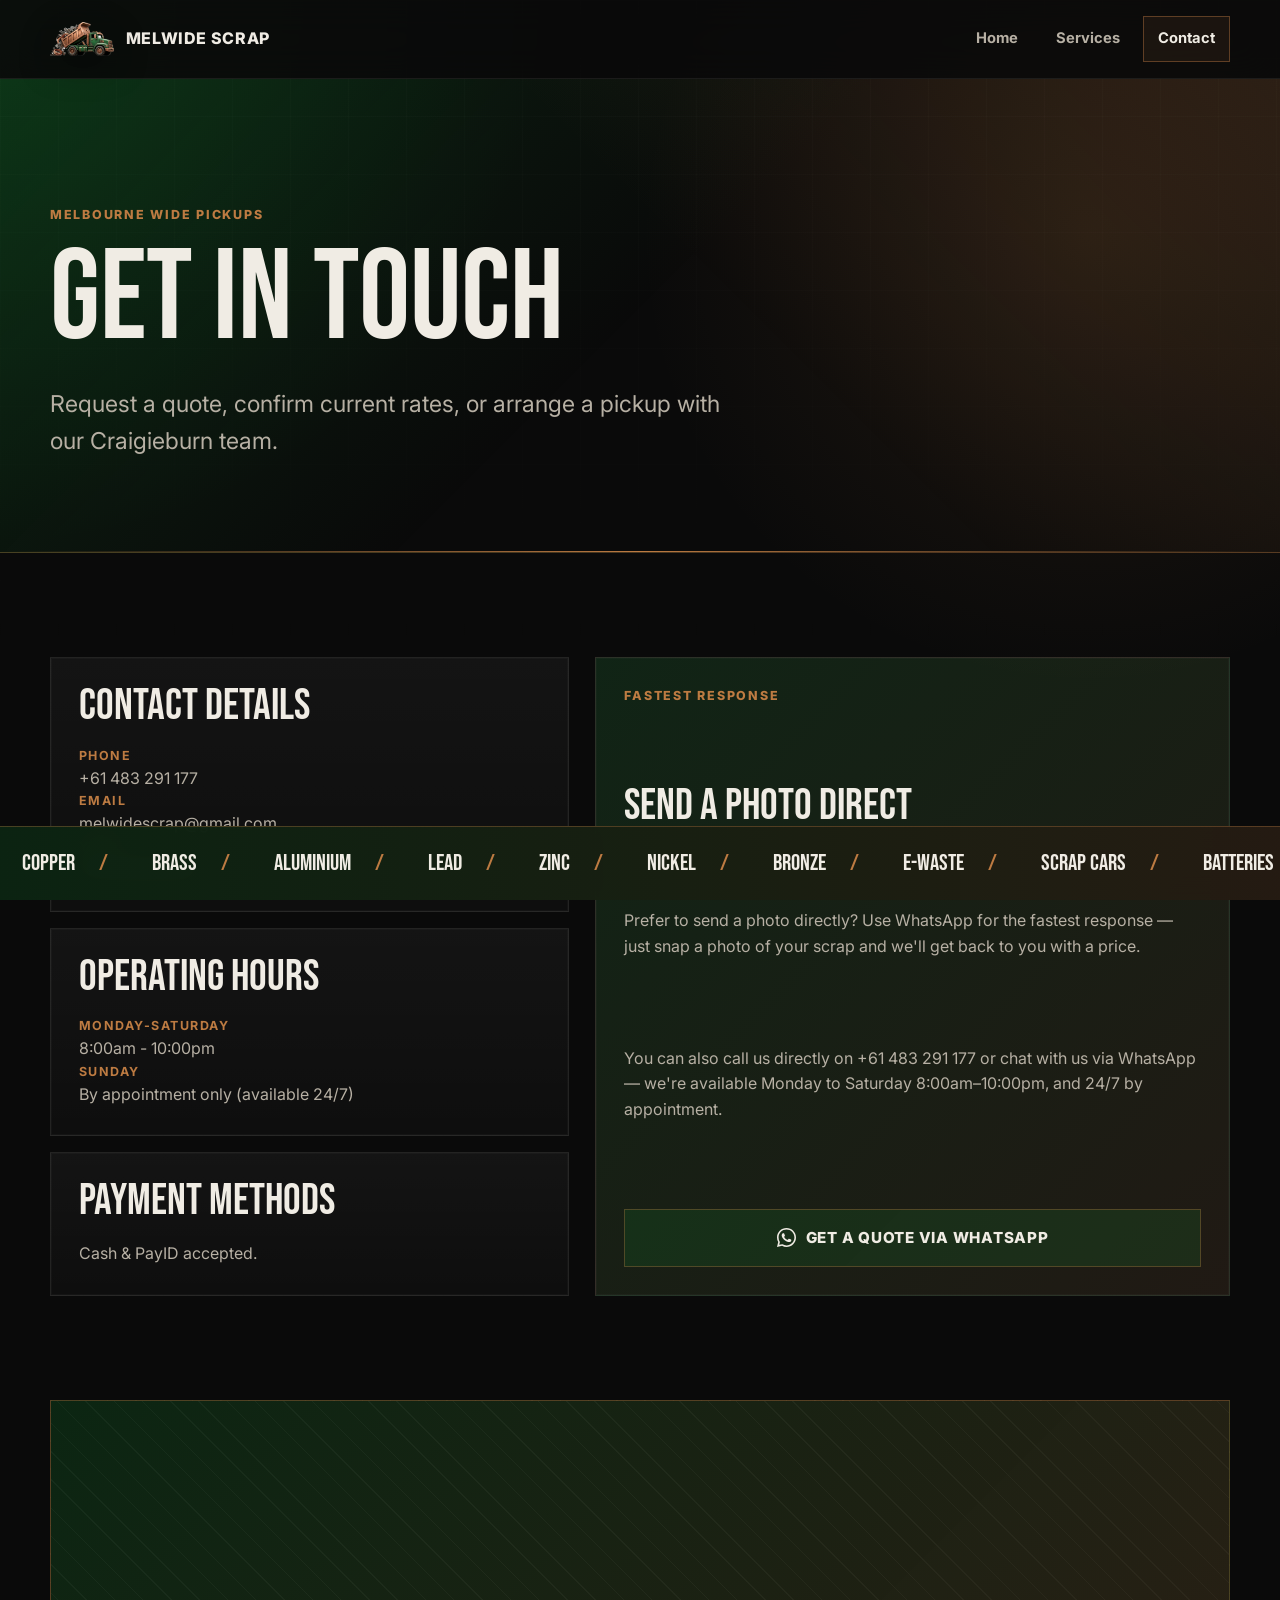
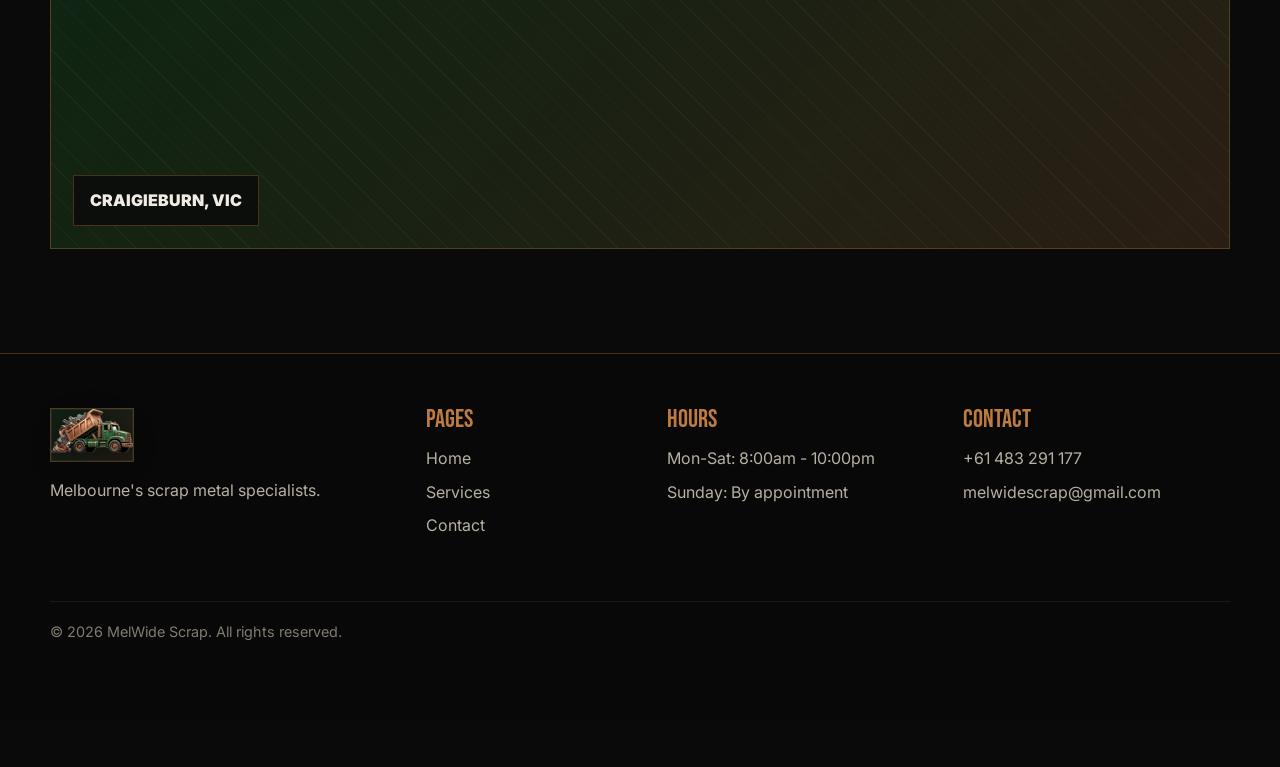
==== commit 237b3b79: "Updates" ====
--- a/contact.html
+++ b/contact.html
@@ -31,7 +31,6 @@
         <p class="eyebrow">Melbourne wide pickups</p>
         <h1>Get in Touch</h1>
         <p>Request a quote, confirm current rates, or arrange a pickup with our Craigieburn team.</p>
-        <p class="quote-disclaimer">For the fastest and most accurate quote, please send a photo of your scrap to +61 483 291 177 via WhatsApp. This helps us assess the material type, quantity and condition before we arrive.</p>
       </div>
     </section>
 
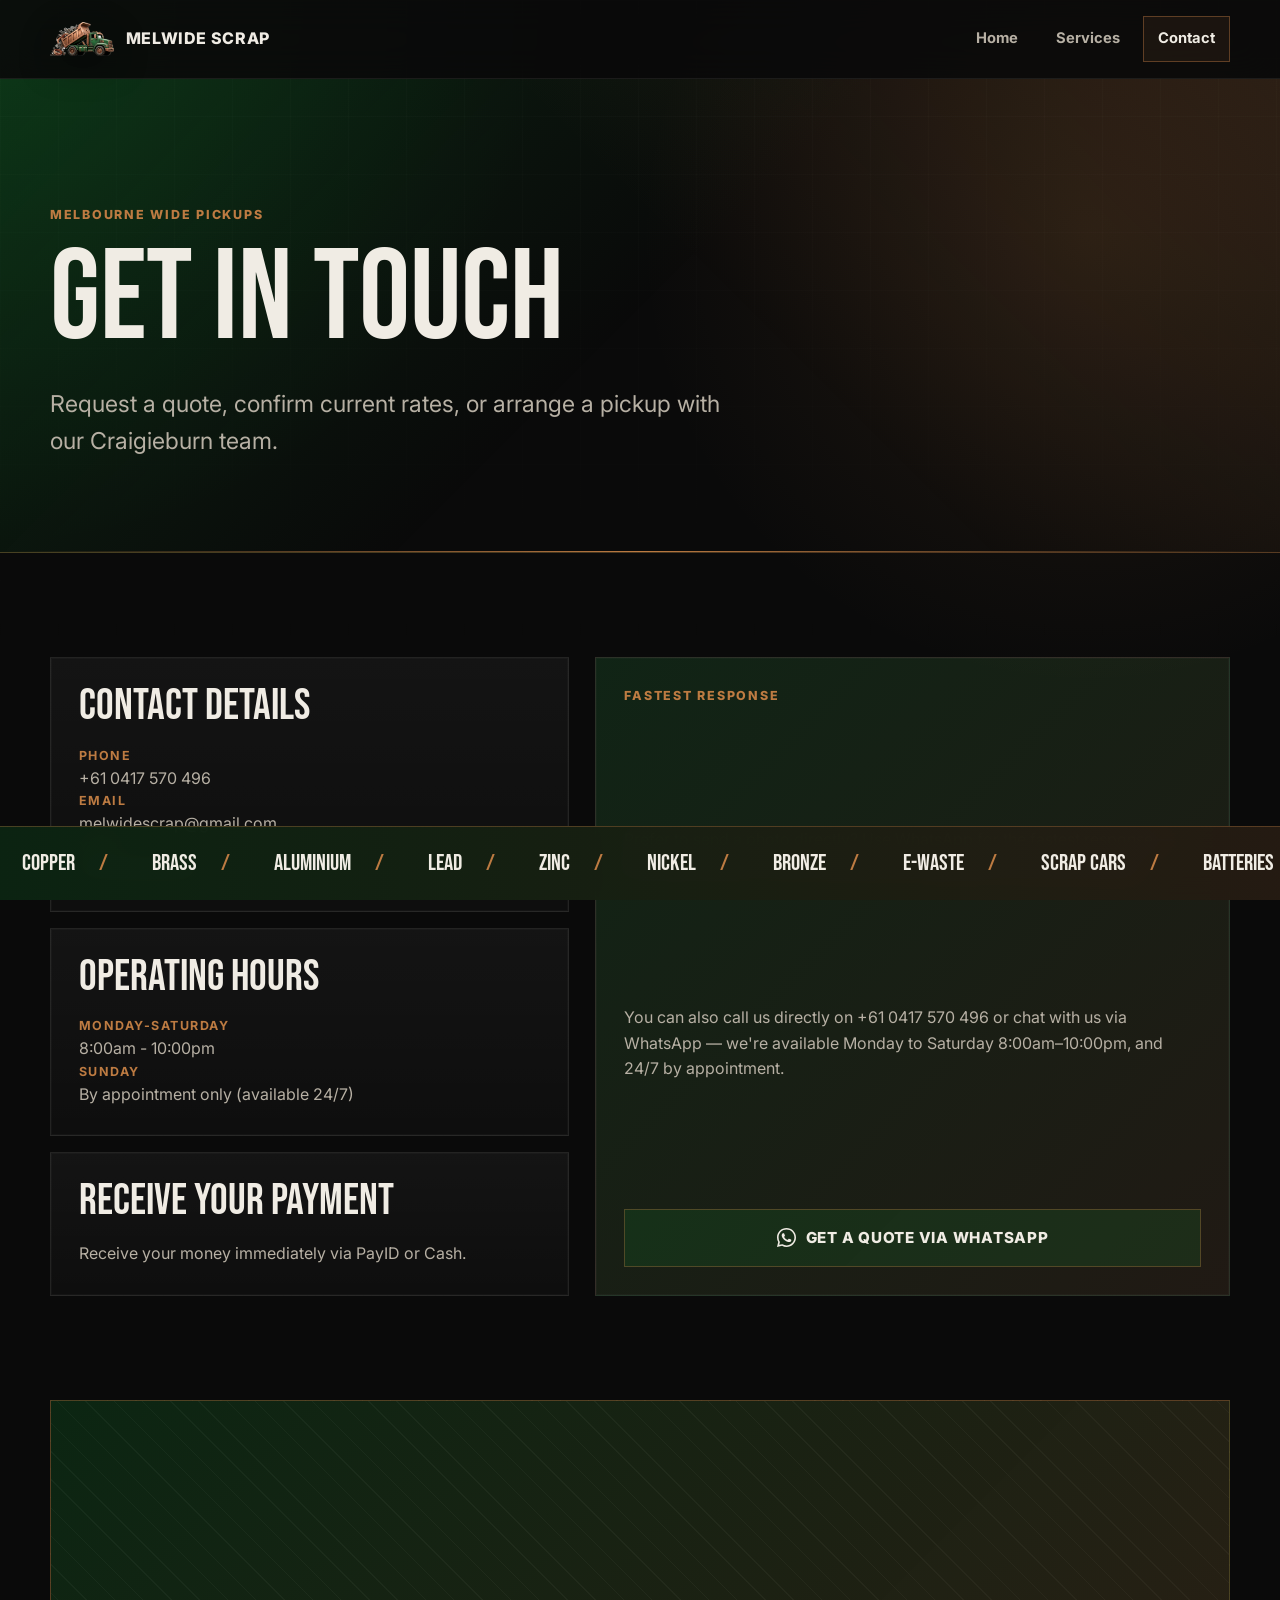
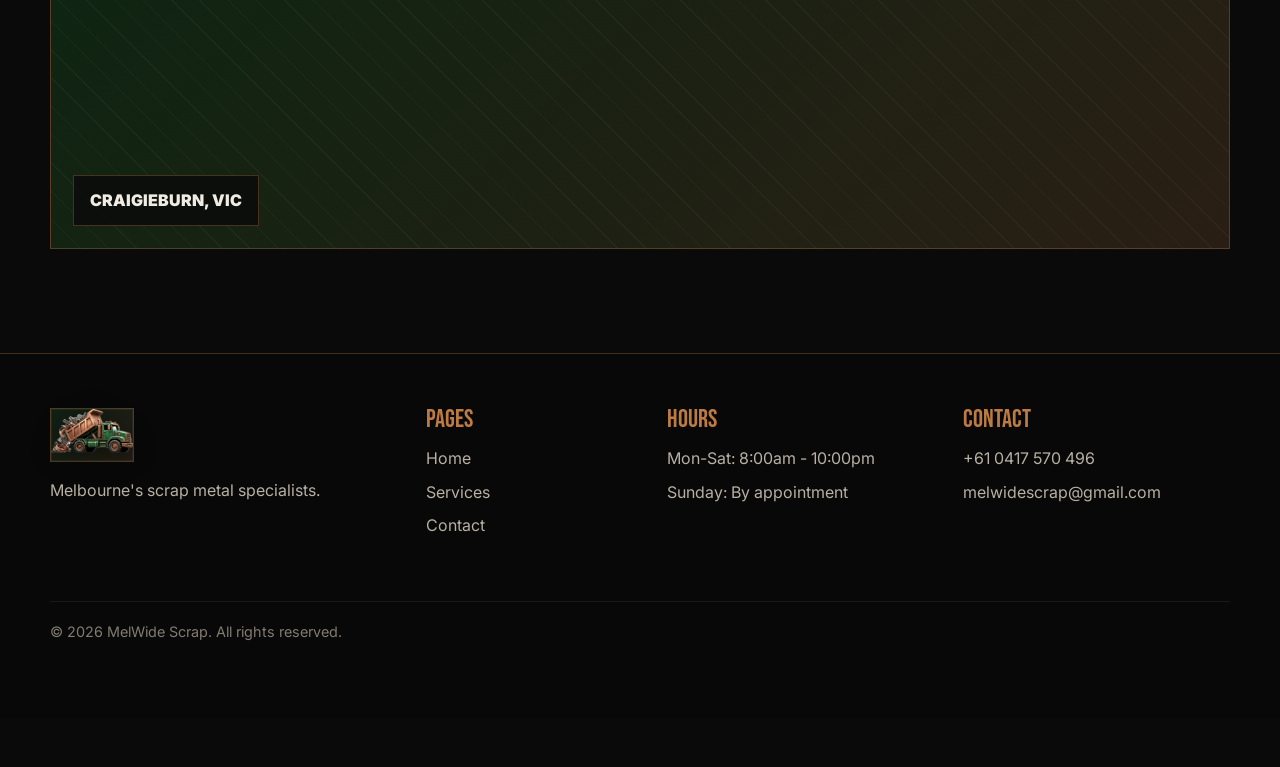
==== commit 8cc4955d: "Updates" ====
--- a/contact.html
+++ b/contact.html
@@ -9,6 +9,7 @@
   <link rel="preconnect" href="https://fonts.gstatic.com" crossorigin>
   <link href="https://fonts.googleapis.com/css2?family=Bebas+Neue&family=Inter:wght@400;500;600;700;800&display=swap" rel="stylesheet">
   <link rel="stylesheet" href="styles.css?v=20260701">
+  <link rel="icon" type="image/png" href="assets/favicon.png">
 </head>
 <body>
   <header class="site-header">
@@ -39,7 +40,7 @@
         <div class="contact-details reveal">
           <article>
             <h2>Contact details</h2>
-            <p><strong>Phone</strong> +61 483 291 177</p>
+            <p><strong>Phone</strong> +61 0417 570 496</p>
             <p><strong>Email</strong> melwidescrap@gmail.com</p>
             <p><strong>Yard</strong> [CRAIGIEBURN]</p>
           </article>
@@ -49,17 +50,16 @@
             <p><strong>Sunday</strong> By appointment only (available 24/7)</p>
           </article>
           <article>
-            <h2>Payment methods</h2>
-            <p>Cash &amp; PayID accepted.</p>
+            <h2>Receive Your Payment</h2>
+            <p>Receive your money immediately via PayID or Cash.</p>
           </article>
         </div>
 
         <aside class="whatsapp-quote reveal" aria-label="WhatsApp quote option">
           <p class="eyebrow">Fastest response</p>
-          <h2>Send a photo direct</h2>
           <p>Prefer to send a photo directly? Use WhatsApp for the fastest response — just snap a photo of your scrap and we'll get back to you with a price.</p>
-          <p>You can also call us directly on +61 483 291 177 or chat with us via WhatsApp — we're available Monday to Saturday 8:00am–10:00pm, and 24/7 by appointment.</p>
-          <a class="btn btn-secondary whatsapp-btn" href="https://wa.me/61483291177?text=Hi%20MelWide%20Scrap%2C%20I%27d%20like%20a%20quote%20for%20my%20scrap.%20Here%27s%20a%20photo%3A" target="_blank" rel="noopener">
+          <p>You can also call us directly on +61 0417 570 496 or chat with us via WhatsApp — we're available Monday to Saturday 8:00am–10:00pm, and 24/7 by appointment.</p>
+          <a class="btn btn-secondary whatsapp-btn" href="https://wa.me/610417570496?text=Hi%20MelWide%20Scrap%2C%20I%27d%20like%20a%20quote%20for%20my%20scrap.%20Here%27s%20a%20photo%3A" target="_blank" rel="noopener">
             <svg class="whatsapp-icon" xmlns="http://www.w3.org/2000/svg" viewBox="0 0 32 32" aria-hidden="true" focusable="false">
               <path fill="currentColor" d="M16 0C7.163 0 0 7.163 0 16c0 2.82.736 5.47 2.027 7.774L0 32l8.468-2.001A15.933 15.933 0 0 0 16 32c8.837 0 16-7.163 16-16S24.837 0 16 0Zm0 29.333a13.267 13.267 0 0 1-6.766-1.849l-.485-.289-5.024 1.186 1.21-4.89-.317-.502A13.227 13.227 0 0 1 2.667 16C2.667 8.636 8.636 2.667 16 2.667S29.333 8.636 29.333 16 23.364 29.333 16 29.333Zm7.27-9.927c-.398-.2-2.355-1.162-2.72-1.295-.366-.133-.632-.2-.898.2-.266.398-1.03 1.295-1.263 1.561-.232.266-.465.3-.863.1-.398-.2-1.68-.619-3.2-1.975-1.183-1.055-1.982-2.358-2.214-2.756-.232-.398-.025-.613.175-.812.18-.178.398-.465.598-.698.199-.232.265-.398.398-.664.133-.266.066-.498-.033-.698-.1-.2-.898-2.165-1.23-2.963-.324-.779-.653-.673-.898-.686-.232-.012-.498-.015-.764-.015-.266 0-.698.1-1.064.498-.366.398-1.396 1.364-1.396 3.328s1.43 3.86 1.629 4.126c.2.266 2.814 4.296 6.818 6.025.953.412 1.697.658 2.277.842.957.305 1.829.262 2.518.159.768-.115 2.355-.963 2.688-1.893.333-.93.333-1.727.233-1.893-.099-.166-.365-.266-.763-.465Z"/>
             </svg>
@@ -93,7 +93,7 @@
       </div>
       <div><h3>Pages</h3><a href="index.html">Home</a><a href="services.html">Services</a><a href="contact.html">Contact</a></div>
       <div><h3>Hours</h3><p>Mon-Sat: 8:00am - 10:00pm</p><p>Sunday: By appointment</p></div>
-      <div><h3>Contact</h3><p>+61 483 291 177</p><p>melwidescrap@gmail.com</p></div>
+      <div><h3>Contact</h3><p>+61 0417 570 496</p><p>melwidescrap@gmail.com</p></div>
     </div>
     <div class="footer-bottom">&copy; 2026 MelWide Scrap. All rights reserved.</div>
   </footer>
